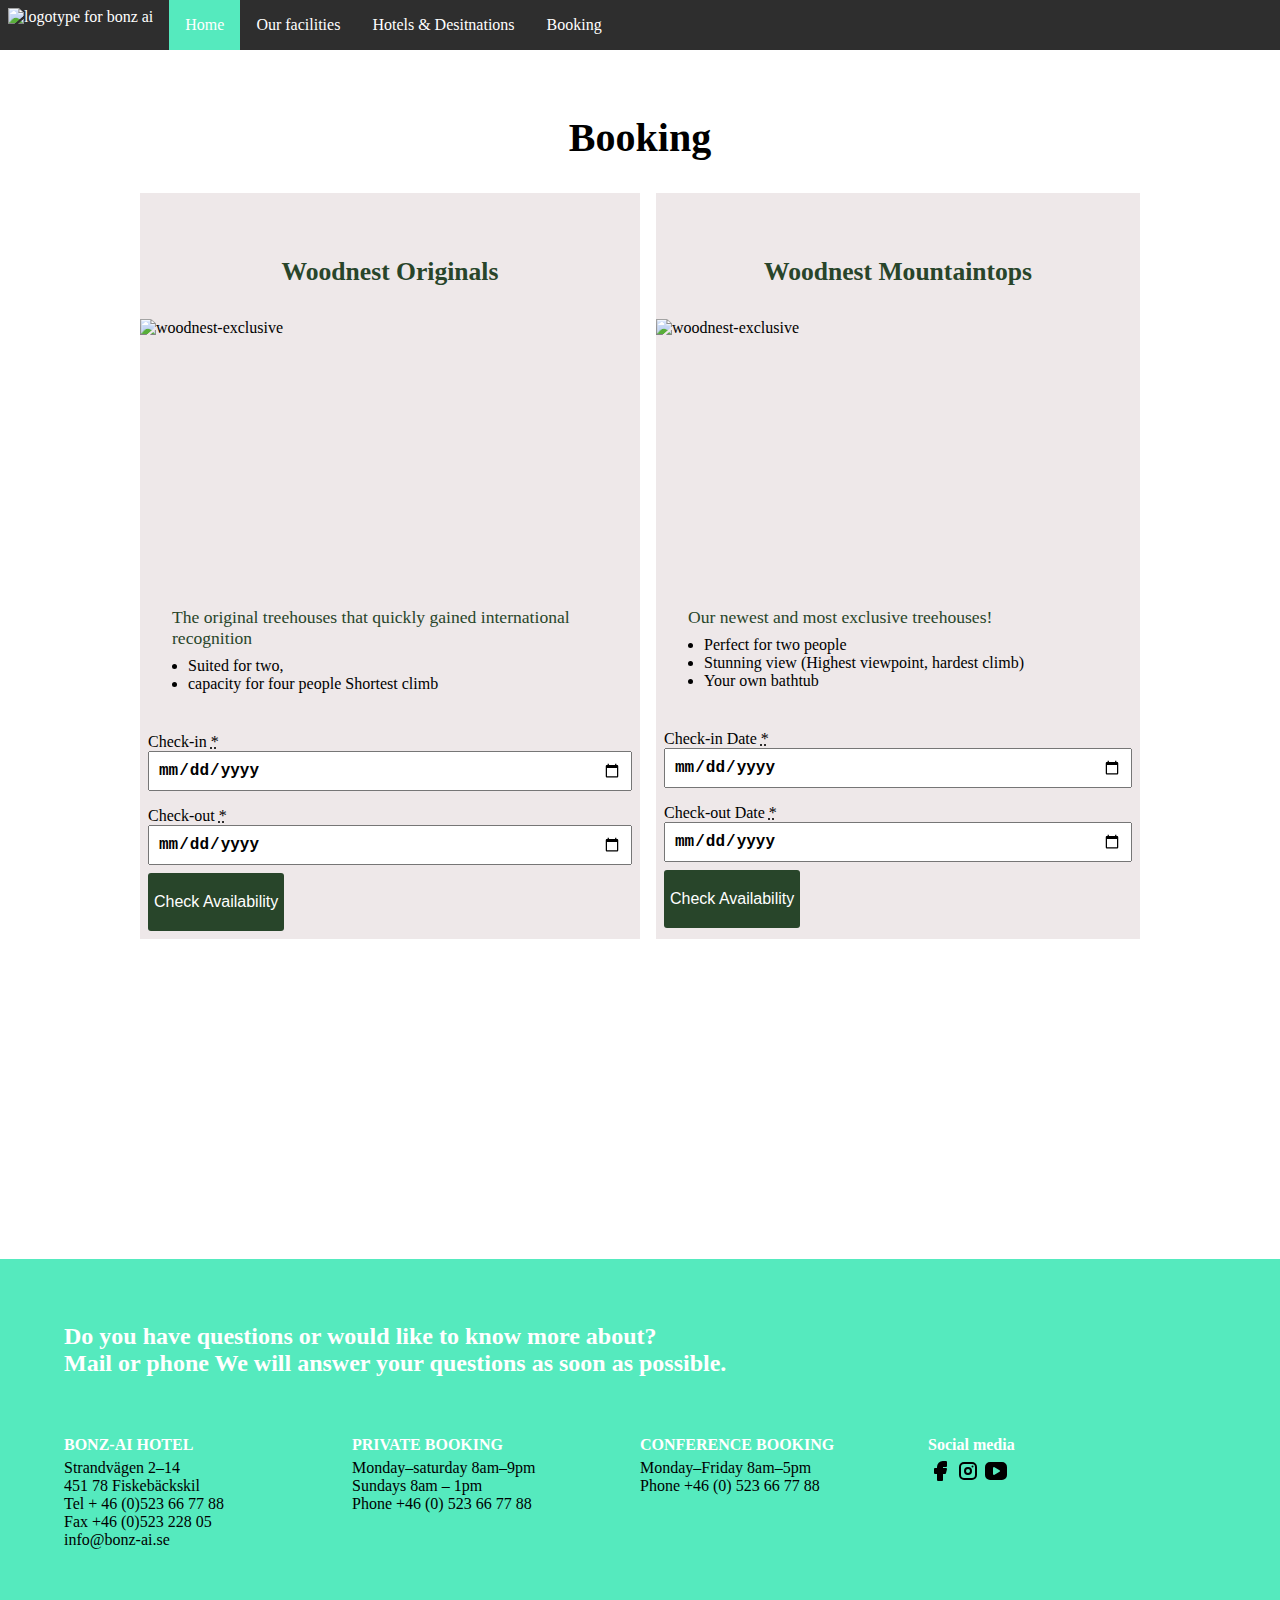
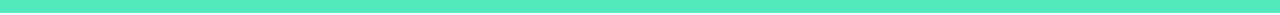
==== booking.html @ 94ba8500 "statsida med video" ====
<!DOCTYPE html>
<html lang="en">

<head>
    <meta charset="UTF-8">
    <meta name="viewport" content="width=device-width, initial-scale=1.0">
    <link rel="stylesheet" href="./style/style.css">
    <title>bonz-ai</title>


</head>

<body>

    <!-- Header/navigation -->

    <header class="header">
        <section id="navbar" class="header__navigation-menu">

            <ul class="header__menu-list">
                <figure class="heder__logo header__list-item"><img class="header__logo"
                        src="/individual-exam/assets/logo/bonz.ai-logo-color-landscape.png" alt="logotype for bonz ai">
                </figure>
                <nav class="header__navigation-toggle">
                    <li class="header__list-item--home"><a href="index.html" class="header__menu-link">Home</a></li>
                    <li class="header__list-item"><a href="facilities.html" class="header__menu-link">Our facilities</a>
                    </li>
                    <li class="header__list-item"><a href="hotels.html" class="header__menu-link">Hotels &
                            Desitnations</a></li>
                    <li class="header__list-item"><a href="booking.html" class="header__menu-link">Booking</a></li>

                </nav>
            </ul>
            <!-- Hamburger button -->
            <button id="hamburger__toggle" class="header__navigation-hamburger">
                <figure class="icon__open">
                    <svg xmlns="http://www.w3.org/2000/svg" class="icon icon-tabler icon-tabler-menu-2" width="48"
                        height="48" viewBox="0 0 24 24" stroke-width="2" stroke="currentColor" fill="none"
                        stroke-linecap="round" stroke-linejoin="round">
                        <path stroke="none" d="M0 0h24v24H0z" fill="none" />
                        <path d="M4 6l16 0" />
                        <path d="M4 12l16 0" />
                        <path d="M4 18l16 0" />
                    </svg>
                </figure>

                <figure class="icon__close">
                    <svg xmlns="http://www.w3.org/2000/svg" class="icon icon-tabler icon-tabler-x" width="48"
                        height="48" viewBox="0 0 24 24" stroke-width="2" stroke="currentColor" fill="none"
                        stroke-linecap="round" stroke-linejoin="round">
                        <path stroke="none" d="M0 0h24v24H0z" fill="none" />
                        <path d="M18 6l-12 12" />
                        <path d="M6 6l12 12" />
                    </svg>
                </figure>
            </button>
        </section>

    </header>




    <!-- Main start -->
    <h1 class="main__booking-title">Booking</h1>

    <main class="main_booking">



        <!-- Container - right -->
        <section class="main__booking-container--right">

            <h2 class="main__booking-topic">Woodnest Mountaintops</h2>
            <img class="main__booking-image" src="/individual-exam/assets/photos/woodnest-exclusive.jpg"
                alt="woodnest-exclusive">
            <article class="main__booking--info-list">
                <h3 class="main__booking-heading">Our newest and most exclusive treehouses!
                </h3>
                <ul class="main__booking--list">
                    <li>Perfect for two people</li>
                    <li>Stunning view (Highest viewpoint, hardest climb)</li>
                    <li>Your own bathtub</li>
                </ul>
            </article>
            <form class="main__booking-form">
                <fieldset class="main__booking-form--check-in">
                    <label for="main__booking-form--date-picker"> Check-in Date <abbr
                            title="Formatted as dd/mm/yyyy">*</abbr></label>
                    <input type="date" class="main__booking-form--date-picker" name="main__booking-form--date-picker"
                        required>
                </fieldset>

                <fieldset class="main__booking-form--check-out">
                    <label for="main__booking-form--date-picker"> Check-out Date <abbr
                            title="Formatted as dd/mm/yyyy">*</abbr></label>
                    <input type="date" class="main__booking-form--date-picker" name="main__booking-form--date-picker"
                        required>
                </fieldset>
                <input class="main__booking-btn" type="submit" value="Check Availability">
            </form>
        </section>

        <!-- Container - left -->
        <section class="main__booking-container--left">
            <h2 class="main__booking-topic">Woodnest Originals</h2>
            <img class="main__booking-image" src="/individual-exam/assets/photos/woodnest-original.jpeg"
                alt="woodnest-exclusive">
            <article class="main__booking--info-list">
                <h3 class="main__booking-heading">The original treehouses that quickly gained international
                    recognition
                </h3>
                <ul class="main__booking--list">
                    <li>Suited for two, </li>
                    <li>capacity for four people Shortest climb</li>

                </ul>
            </article>
            <form class="main__booking-form">
                <fieldset class="main__booking-form--check-in">
                    <label for="main__booking-form--date-picker"> Check-in <abbr
                            title="Formatted as dd/mm/yyyy">*</abbr></label>
                    <input type="date" class="main__booking-form--date-picker" name="main__booking-form--date-picker"
                        required>
                </fieldset>

                <fieldset class="main__booking-form--check-out">
                    <label for="main__booking-form--date-picker"> Check-out <abbr
                            title="Formatted as dd/mm/yyyy">*</abbr></label>
                    <input type="date" class="main__booking-form--date-picker" name="main__booking-form--date-picker"
                        required>
                </fieldset>

                <button class="main__booking-btn" type="submit">Check Availability</button>
            </form>
        </section>


    </main>


    <!-- Footer start -->

    <footer class="footer-container bg-footer-green">

        <h2>Do you have questions or would like to know more about?<br>
            Mail or phone
            We will answer your questions as soon as possible.</h2>


        <article class="footer-container__footer-item">
            <h3>BONZ-AI HOTEL</h3>
            <p>Strandvägen 2–14 </p>
            <p>451 78 Fiskebäckskil</p>
            <p>Tel + 46 (0)523 66 77 88</p>
            <p>Fax +46 (0)523 228 05</p>
            <p>info@bonz-ai.se</p>
        </article>
        <article class="footer-container__footer-item">
            <h3>PRIVATE BOOKING</h3>
            <p>Monday–saturday 8am–9pm </p>
            <p> Sundays 8am – 1pm</p>
            <p> Phone +46 (0) 523 66 77 88</p>
        </article>
        <article class="footer-container__footer-item">
            <h3>CONFERENCE BOOKING</h3>
            <p>Monday–Friday 8am–5pm</p>
            <p> Phone +46 (0) 523 66 77 88</p>
        </article>
        <article class="footer-container__footer-item">
            <h3>Social media</h3>
            <!-- Facebook icon -->
            <svg xmlns="http://www.w3.org/2000/svg" class="icon icon-tabler icon-tabler-brand-facebook-filled"
                width="24" height="24" viewBox="0 0 24 24" stroke-width="2" stroke="currentColor" fill="none"
                stroke-linecap="round" stroke-linejoin="round">
                <path stroke="none" d="M0 0h24v24H0z" fill="none" />
                <path
                    d="M18 2a1 1 0 0 1 .993 .883l.007 .117v4a1 1 0 0 1 -.883 .993l-.117 .007h-3v1h3a1 1 0 0 1 .991 1.131l-.02 .112l-1 4a1 1 0 0 1 -.858 .75l-.113 .007h-2v6a1 1 0 0 1 -.883 .993l-.117 .007h-4a1 1 0 0 1 -.993 -.883l-.007 -.117v-6h-2a1 1 0 0 1 -.993 -.883l-.007 -.117v-4a1 1 0 0 1 .883 -.993l.117 -.007h2v-1a6 6 0 0 1 5.775 -5.996l.225 -.004h3z"
                    stroke-width="0" fill="currentColor" />
            </svg>
            <!-- Instagram icon -->
            <svg xmlns="http://www.w3.org/2000/svg" class="icon icon-tabler icon-tabler-brand-instagram" width="24"
                height="24" viewBox="0 0 24 24" stroke-width="2" stroke="currentColor" fill="none"
                stroke-linecap="round" stroke-linejoin="round">
                <path stroke="none" d="M0 0h24v24H0z" fill="none" />
                <path d="M4 4m0 4a4 4 0 0 1 4 -4h8a4 4 0 0 1 4 4v8a4 4 0 0 1 -4 4h-8a4 4 0 0 1 -4 -4z" />
                <path d="M12 12m-3 0a3 3 0 1 0 6 0a3 3 0 1 0 -6 0" />
                <path d="M16.5 7.5l0 .01" />
            </svg>
            <!-- Youtube icon -->
            <svg xmlns="http://www.w3.org/2000/svg" class="icon icon-tabler icon-tabler-brand-youtube-filled" width="24"
                height="24" viewBox="0 0 24 24" stroke-width="2" stroke="currentColor" fill="none"
                stroke-linecap="round" stroke-linejoin="round">
                <path stroke="none" d="M0 0h24v24H0z" fill="none" />
                <path
                    d="M18 3a5 5 0 0 1 5 5v8a5 5 0 0 1 -5 5h-12a5 5 0 0 1 -5 -5v-8a5 5 0 0 1 5 -5zm-9 6v6a1 1 0 0 0 1.514 .857l5 -3a1 1 0 0 0 0 -1.714l-5 -3a1 1 0 0 0 -1.514 .857z"
                    stroke-width="0" fill="currentColor" />
            </svg>


        </article>
    </footer>






    <script src="./app.js"></script>

</body>

</html>
---- style/style.css ----
* {
    box-sizing: border-box;
    margin: 0;
    padding: 0;
}

body {

    font-family: 'Segoe UI';
    max-width: 1440px;
    margin: auto;
    padding: 0;
}



/* Navigation-menu / Header*/

.header__navigation-menu {
    background-color: #2e2e2e;
    color: white;
    position: relative;
    font-weight: 400;
    font-size: 16px;
}

.header__menu-list {
    margin: unset;
    padding: 0;
    list-style: none;
    display: flex;
}

.header__menu-list .header__navigation-toggle {
    display: flex;
}

.header__menu-link {
    color: inherit;
    text-decoration: none;
    padding: 1em;
    display: inline-block;

}

.header__menu-link:hover {
    background-color: #5b5a5a;
}

.header__list-item--home {
    background-color: #55eabe;

}


.header__navigation-menu .header__navigation-hamburger {
    position: absolute;
    top: 0;
    right: 0;
    border: unset;
    background: unset;
    cursor: pointer;
    display: none;
}


.header__navigation-menu .header__navigation-hamburger svg {
    stroke: white;
}

.header__navigation-menu .header__navigation-hamburger .icon__close {
    display: none;
}

/* Logotype */

.header__logo {
    max-width: 150px;
    margin-top: 8px;
    margin-left: 0.5rem;
    margin-right: 1rem;
    /* Logotype color: #55eabe */
}


/* Header booking form */



.header__booking-form {
    display: flex;
    align-items: center;
    padding: 0.5rem 2rem;
    border: none;
    background-color: #55eabe;


}


.header__form--search,
.header__form--date,
.header__form--guest-number {
    display: flex;
    flex-direction: column;
    border: none;
    margin-right: 1rem;
    color: white;
    font-weight: bold;
    font-family: Segoe UI;
}


.header__form--search,
.header__form--search-text,
.header__form--guests,
.header__form--date-picker {

    padding: 0.5rem;
    font-size: 14px;
    font-weight: bold;
    font-family: Segoe UI;
    border: none;

}



.header__form--date-picker {
    padding: 0.5rem;
    font-size: 14px;
    font-weight: bold;
    margin-right: 0.5rem;
    font-style: none;

}


.header__form--button {
    padding: 0.5rem 3rem;
    margin-top: 1rem;
    margin-left: 1rem;
    border-radius: 20rem;
    cursor: pointer;
    font-size: 16px;
    font-weight: bold;
    background-color: white;
    border: none;
    font-family: Segoe UI;
}

.header__form--button:hover {
    background-color: rgb(213, 209, 209);
}


/* Header video */
.header__video-container {
    max-width: 100%;
    height: 60vh;
    overflow: hidden;



}

.header__image {
    max-width: 100%;
    margin-bottom: 0;
    background-image: url(/individual-exam/assets/photos/woodnest-treehouse-odda-norway.jpg);
    background-size: 100%;
    height: 40rem;
    background-repeat: no-repeat;
}

/* Main section "home" */

main {
    max-width: 1000px;
    margin: auto
}


.main__container {
    display: grid;
    grid-template-columns: repeat(2, 1fr);
    margin-top: 10rem;
    margin-bottom: 10rem;

}

/* Main - big - container */

.main__container--big {
    background-color: #5b5a5a;
    height: 30rem;
    padding: 4rem;
    grid-column: auto /span 1;
    grid-row: auto /span 2;
    text-align: center;

}

.main__container--big h1 {
    color: white;
    font-size: 2rem;
    margin-bottom: 3rem;
}

.main__container--big p {
    margin-bottom: 3rem;
    font-size: 1.3rem;
    color: white;

}

.main__container--big button {
    background-color: #fff;
    border: none;
    padding: 1rem 2rem;
    border-radius: 2rem;
    text-transform: uppercase;
    font-weight: bold;
    box-shadow: 0 3px 0 rgba(0, 0, 0, 0.2);
    cursor: pointer;
    margin-left: 7rem;
}

.main__container--big button:hover {
    background-color: #55eabe;
}

/* Main - small - container */

.main__container--small-top,
.main__container--small-bot {
    grid-column: auto /span 1;
    display: flex;
    flex-direction: column;
    justify-content: center;
    align-items: center;
    font-size: 18px;
}


.main__container--small-top {
    background-color: #55eabe;
    color: black;
}

.main__container--small-bot {
    background-color: white;
}

.main__container--small-top h2,
.main__container--small-bot h2 {
    cursor: pointer;
    font-size: 18px;
}


.main__image--cabin {

    max-width: 100%;
    margin-bottom: 2rem;
    padding: 0;
    background-image: url(/individual-exam/assets/photos/woodnest-treehouse-odda-norway-designboom.jpg);
    background-size: 100%;
    height: 40rem;
    background-repeat: no-repeat;

}

.main__image--info-text {
    margin-bottom: 10rem;
    text-align: center;

}

.main__image--info-text p {
    padding: 10px;
    font-size: 18px;

}




/* Footer section */



.footer-container {

    display: grid;
    grid-template-columns: repeat(4, 1fr);
    grid-template-rows: repeat(2, 1fr);
    padding: 4rem;
    background-color: #55eabe;
}

.footer-container h2 {
    grid-area: auto / auto / span 1 / span 4;
    font-size: 1.5rem;
    font-weight: 700;
    margin-bottom: 3rem;
    color: white;
}

.footer__h2 {
    grid-area: auto / auto / span 1 / span 1;
    max-width: 70%;


}

.footer-container__footer-item {
    grid-area: auto / auto / span 1 / span 1;
    max-width: 70%;
    font-weight: 500;
    font-size: 16px;


}

.footer-container__footer-item h3 {
    color: white;
    font-size: 1rem;
    margin-bottom: 5px;
}


/* Our facilities - Section */


.header__facitilities-image {
    max-width: 100%;
    margin-bottom: 0;
    background-image: url(/individual-exam/assets/photos/woodnest-treehouse-odda-norway.jpg);
    background-size: 100%;
    height: 40rem;
    background-repeat: no-repeat;
}




/* Booking - Main section */



.main__booking-title {
    text-align: center;
    font-size: 2.5rem;
    font-weight: 600;
    margin-bottom: 2rem;
    margin-top: 4rem;
}

.main_booking {
    display: grid;
    grid-template-columns: repeat(2, 1fr);
    max-width: 1000px;
    margin: auto;
    margin-bottom: 20rem;

}

.main__booking-topic {
    text-align: center;
    font-size: 1.6rem;
    font-weight: 600;
    margin-bottom: 2rem;
    margin-top: 4rem;
    color: rgb(40, 69, 42);
}


.main__booking-image {
    max-width: 100%;
    height: 16rem;
}



.main__booking-heading {
    text-align: left;
    font-size: 1.1rem;
    font-weight: 500;
    color: rgb(40, 69, 42);
    margin-bottom: 0.5rem;
}



.main__booking-container--right {
    grid-column: 2 / span 1;
    grid-row: 1 / span 1;
    background-color: rgba(153, 120, 123, 0.17);
    margin-left: 1rem;
    display: flex;
    flex-direction: column;
}

.main__booking-container--left {
    grid-column: 1 / span 1;
    grid-row: 1 / span 1;
    background-color: rgba(153, 120, 123, 0.17);
    display: flex;
    flex-direction: column;
}



.main__booking--list {
    margin-left: 1rem;
}



.main__booking--info-list {
    padding: 2rem;
}

.main__booking-form--check-in,
.main__booking-form--check-out {
    display: flex;
    flex-direction: column;
    border: none;
    padding: 0.5rem;


}


.main__booking-form--date-picker {
    padding: 0.5rem;
    font-size: 1rem;
    font-weight: bold;
    margin-right: 0.5rem 0.5rem;
    font-style: none;
    cursor: pointer;

}

.main__booking-btn {
    margin-left: 0.5rem;
    margin-bottom: 0.5rem;
    align-items: flex-start;
    padding: 20px 6px 20px 6px;
    max-width: 40%;
    background-color: rgb(40, 69, 42);
    border-radius: 3px;
    border: none;
    color: white;
    font-size: 16px;
    cursor: pointer;

}





/* Hotels & Destinations - Section */


.header__hotels-image {
    max-width: 100%;
    margin-bottom: 0;
    background-image: url(/individual-exam/assets/photos/woodnest-treehouse-odda-norway-designboom.jpg);
    background-size: 100%;
    height: 40rem;
    background-repeat: no-repeat;
}









/* Media quary */

@media screen and (max-width: 650px) {

    /* Hamburger menu */

    .header__navigation-menu.open ul {
        display: block;
    }

    .header__navigation-menu.open .header__navigation-toggle {
        display: block;
    }

    .header__navigation-menu.open a {
        display: block;
    }

    .header__navigation-menu .header__navigation-toggle {
        display: none;
    }

    .header__navigation-menu .header__navigation-hamburger {
        display: block;
    }

    .header__navigation-menu.open .header__navigation-hamburger .icon__open {
        display: none;
    }

    .header__navigation-menu.open .header__navigation-hamburger .icon__close {
        display: block;
    }


}
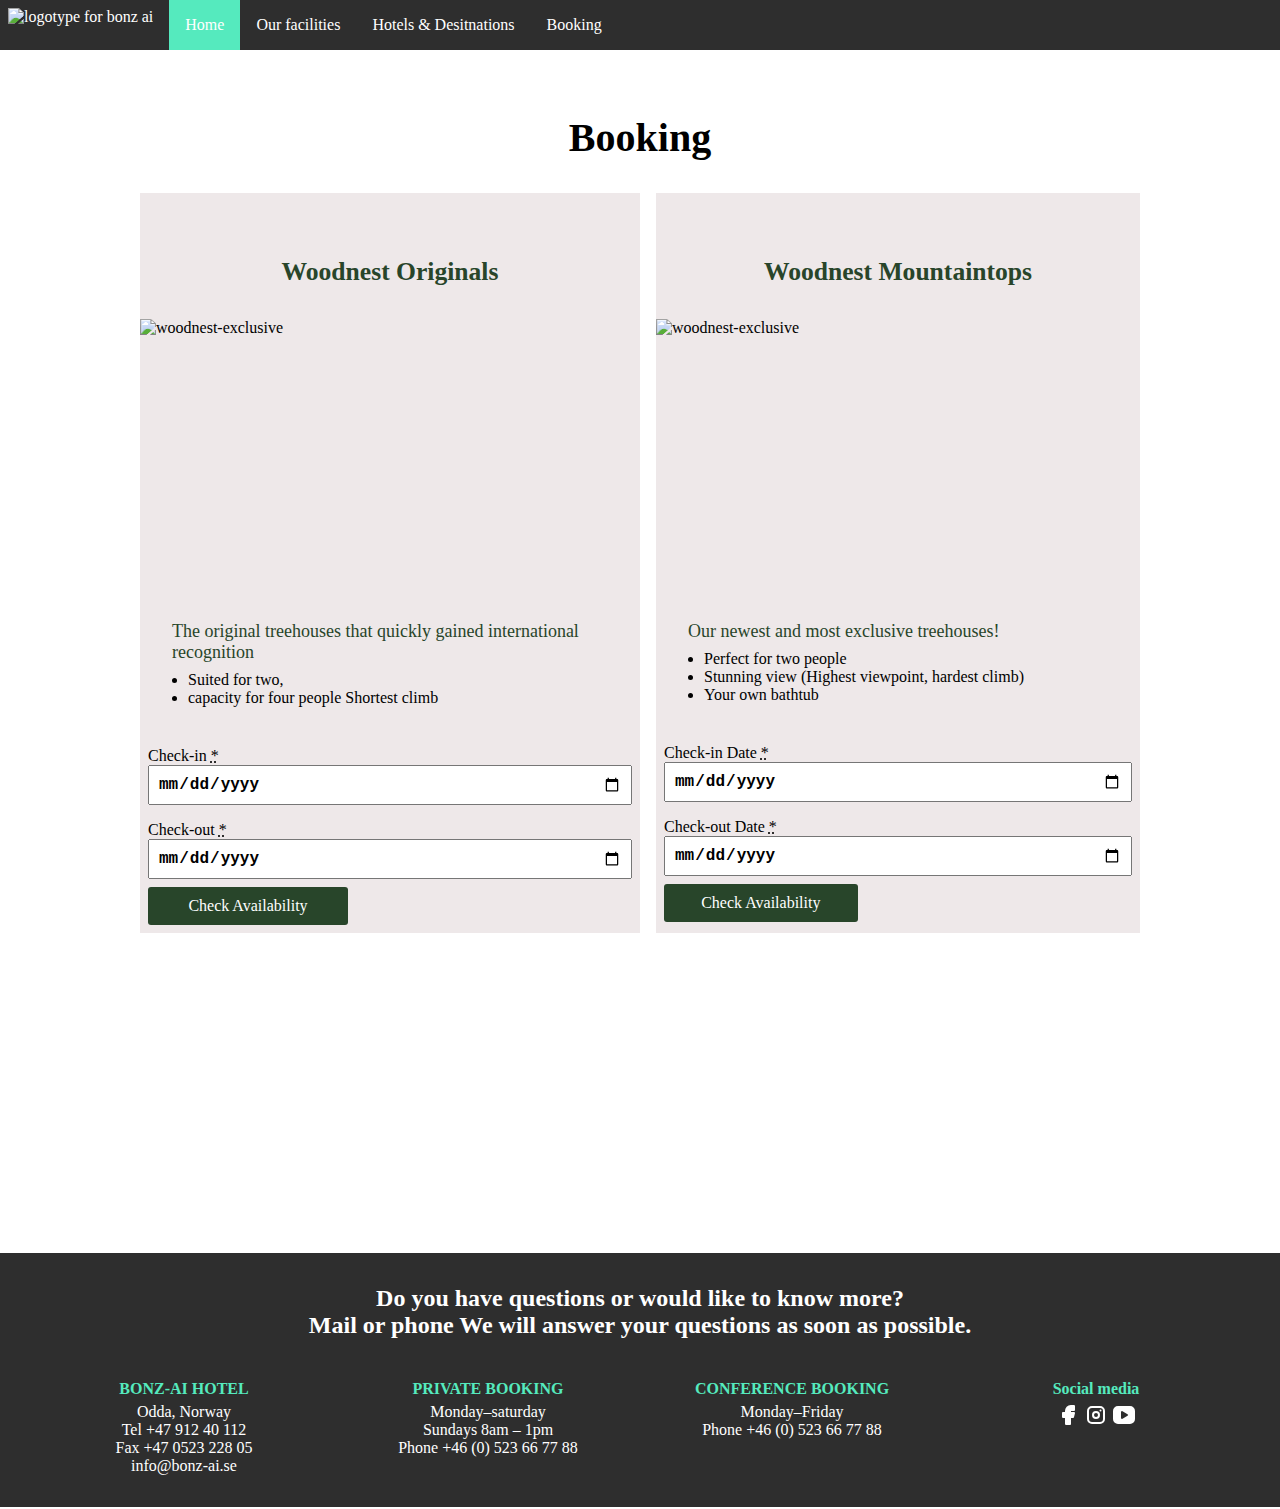
==== commit 2adb58c3: "uppdaterat" ====
--- a/booking.html
+++ b/booking.html
@@ -97,7 +97,26 @@
                     <input type="date" class="main__booking-form--date-picker" name="main__booking-form--date-picker"
                         required>
                 </fieldset>
-                <input class="main__booking-btn" type="submit" value="Check Availability">
+                <!-- Check availability buttun -->
+                <details>
+                    <summary class="main__booking-btn" type="submit">Check Availability</summary>
+                    <h2>Available rooms:</h2>
+                    <section class="main_booking-search-results">
+                        <article class="main_booking-availibility-info">
+                            <h3>Woodnest Mountaintop treehouse</h3>
+                            <img src="/individual-exam/assets/photos/Albert-Heisler-01.jpg" width="100%">
+                            <p>Price: 4099 SEK / night</p>
+                            <p>These 14m2 luxurious treehouses boast a hand carved bespoke wooden bathtub and a bed that
+                                lowers from the ceiling. The towering floor windows gives you breathtaking views of the
+                                forest canopy overlooking the majestic Hardanger fjord.</p>
+                        </article>
+                        <article>
+
+                            <img src="/individual-exam/assets/photos/Samuel-Taipale-05.jpg" width="100%">
+
+                        </article>
+                    </section>
+                </details>
             </form>
         </section>
 
@@ -130,8 +149,32 @@
                     <input type="date" class="main__booking-form--date-picker" name="main__booking-form--date-picker"
                         required>
                 </fieldset>
-
-                <button class="main__booking-btn" type="submit">Check Availability</button>
+                <!-- Check availability buttun -->
+                <details>
+                    <summary class="main__booking-btn" type="submit">Check Availability</summary>
+                    <h2>Available rooms:</h2>
+                    <section class="main_booking-search-results">
+                        <article class="main_booking-availibility-info">
+                            <h3>Woodnest original treehouse</h3>
+                            <img src="/individual-exam/assets/photos/wood-nest.jpg" width="100%">
+                            <p>Price: 3099 SEK / night</p>
+                            <p>Suspended 6 metres above the forest floor, these panoramic treehouses overlook the
+                                majestic Hardanger Fjord. These 14m2 treehouses use groundbreaking engineering, as the
+                                tree is encased with a metal collar which allows the tree to live freely inside.</p>
+                        </article>
+                        <article>
+
+                            <img src="/individual-exam/assets/photos/WN_0600.jpg" width="100%">
+
+                        </article>
+                    </section>
+                </details>
+
+
+
+
+
+
             </form>
         </section>
 
@@ -140,31 +183,30 @@
 
 
     <!-- Footer start -->
-
-    <footer class="footer-container bg-footer-green">
-
-        <h2>Do you have questions or would like to know more about?<br>
+    <footer class="footer-container bg-footer-gray">
+
+        <h2>Do you have questions or would like to know more?<br>
             Mail or phone
             We will answer your questions as soon as possible.</h2>
 
 
         <article class="footer-container__footer-item">
             <h3>BONZ-AI HOTEL</h3>
-            <p>Strandvägen 2–14 </p>
-            <p>451 78 Fiskebäckskil</p>
-            <p>Tel + 46 (0)523 66 77 88</p>
-            <p>Fax +46 (0)523 228 05</p>
+            <p>Odda, Norway</p>
+            <p>Tel +47 912 40 112</p>
+            <p>Fax +47 0523 228 05</p>
             <p>info@bonz-ai.se</p>
         </article>
         <article class="footer-container__footer-item">
             <h3>PRIVATE BOOKING</h3>
-            <p>Monday–saturday 8am–9pm </p>
+            <p>Monday–saturday</p>
             <p> Sundays 8am – 1pm</p>
             <p> Phone +46 (0) 523 66 77 88</p>
         </article>
         <article class="footer-container__footer-item">
             <h3>CONFERENCE BOOKING</h3>
-            <p>Monday–Friday 8am–5pm</p>
+            <p>Monday–Friday</p>
+
             <p> Phone +46 (0) 523 66 77 88</p>
         </article>
         <article class="footer-container__footer-item">
@@ -205,7 +247,6 @@
 
 
 
-
     <script src="./app.js"></script>
 
 </body>
--- a/style/style.css
+++ b/style/style.css
@@ -209,7 +209,7 @@
 
 .main__container--big p {
     margin-bottom: 3rem;
-    font-size: 1.3rem;
+    font-size: 18px;
     color: white;
 
 }
@@ -224,10 +224,12 @@
     box-shadow: 0 3px 0 rgba(0, 0, 0, 0.2);
     cursor: pointer;
     margin-left: 7rem;
+
 }
 
 .main__container--big button:hover {
     background-color: #55eabe;
+
 }
 
 /* Main - small - container */
@@ -274,12 +276,14 @@
 .main__image--info-text {
     margin-bottom: 10rem;
     text-align: center;
+    color: #28452a;
 
 }
 
 .main__image--info-text p {
     padding: 10px;
     font-size: 18px;
+    color: black;
 
 }
 
@@ -288,23 +292,26 @@
 
 /* Footer section */
 
-
+.bg-footer-gray {
+    width: 100%;
+}
 
 .footer-container {
 
     display: grid;
     grid-template-columns: repeat(4, 1fr);
     grid-template-rows: repeat(2, 1fr);
-    padding: 4rem;
-    background-color: #55eabe;
+    padding: 2rem;
+    background-color: #2e2e2e;
 }
 
 .footer-container h2 {
     grid-area: auto / auto / span 1 / span 4;
     font-size: 1.5rem;
     font-weight: 700;
-    margin-bottom: 3rem;
     color: white;
+    text-align: center;
+
 }
 
 .footer__h2 {
@@ -312,21 +319,27 @@
     max-width: 70%;
 
 
+
 }
 
 .footer-container__footer-item {
     grid-area: auto / auto / span 1 / span 1;
-    max-width: 70%;
+    max-width: 100%;
     font-weight: 500;
     font-size: 16px;
+    text-align: center;
+    color: white;
+
 
 
 }
 
 .footer-container__footer-item h3 {
-    color: white;
+    color: #55eabe;
     font-size: 1rem;
     margin-bottom: 5px;
+    display: flex;
+    justify-content: center;
 }
 
 
@@ -343,6 +356,89 @@
 }
 
 
+.main__facitilities {
+
+    max-width: 1000px;
+    margin: auto;
+
+
+}
+
+.main__facitilities-headings {
+    display: flex;
+    flex-direction: column;
+    align-items: center;
+
+
+}
+
+.main__facitilities-title {
+    font-size: 4rem;
+    font-weight: 500;
+    margin-bottom: 1rem;
+    margin-top: 4rem;
+    color: #28452a;
+    font-family: 'Prata', Georgia, "Times New Roman", serif;
+}
+
+.main__facitilities-heading--h3 {
+    font-size: 1.5rem;
+    font-weight: 300;
+    margin-bottom: 1rem;
+    margin-top: 2rem;
+    color: #28452a;
+    font-family: 'Prata', Georgia, "Times New Roman", serif;
+
+}
+
+.main__facitilities-paragraph,
+.main__facitilities-list-item {
+    padding: 1rem;
+    font-size: 16px;
+    color: #28452a;
+
+}
+
+.main__facitilities-paragraph--bold {
+    font-weight: 500;
+}
+
+
+.main__facitilities-list-item {
+    margin-left: 20px;
+}
+
+
+.main__facitilities-container {
+
+    display: grid;
+    grid-template-columns: repeat(2, 1fr);
+    padding: 2rem;
+    margin-bottom: 5rem;
+}
+
+.main_facitilities-info {
+    grid-column: 1 / span 1;
+    grid-row: 1 / span 1;
+}
+
+
+
+.main__facitilities-image--hugging,
+.main__facitilities-image--house {
+    grid-column: 2 / span 1;
+    grid-row: auto / span 1;
+    height: 60vh;
+    padding: 10px;
+    border-radius: 15px;
+}
+
+
+
+
+
+
+
 
 
 /* Booking - Main section */
@@ -378,14 +474,14 @@
 
 .main__booking-image {
     max-width: 100%;
-    height: 16rem;
+    height: 30vh;
 }
 
 
 
 .main__booking-heading {
-    text-align: left;
-    font-size: 1.1rem;
+
+    font-size: 18px;
     font-weight: 500;
     color: rgb(40, 69, 42);
     margin-bottom: 0.5rem;
@@ -408,6 +504,7 @@
     background-color: rgba(153, 120, 123, 0.17);
     display: flex;
     flex-direction: column;
+
 }
 
 
@@ -446,8 +543,9 @@
 .main__booking-btn {
     margin-left: 0.5rem;
     margin-bottom: 0.5rem;
-    align-items: flex-start;
-    padding: 20px 6px 20px 6px;
+    align-items: center;
+    text-align: center;
+    padding: 10px 20px 10px 20px;
     max-width: 40%;
     background-color: rgb(40, 69, 42);
     border-radius: 3px;
@@ -455,11 +553,18 @@
     color: white;
     font-size: 16px;
     cursor: pointer;
-
-}
-
-
-
+    list-style: none;
+
+}
+
+.main_booking-availibility-info {
+    padding: 1.5rem;
+    text-align: center;
+}
+
+.main_booking-availibility-info p {
+    padding: 10px;
+}
 
 
 /* Hotels & Destinations - Section */
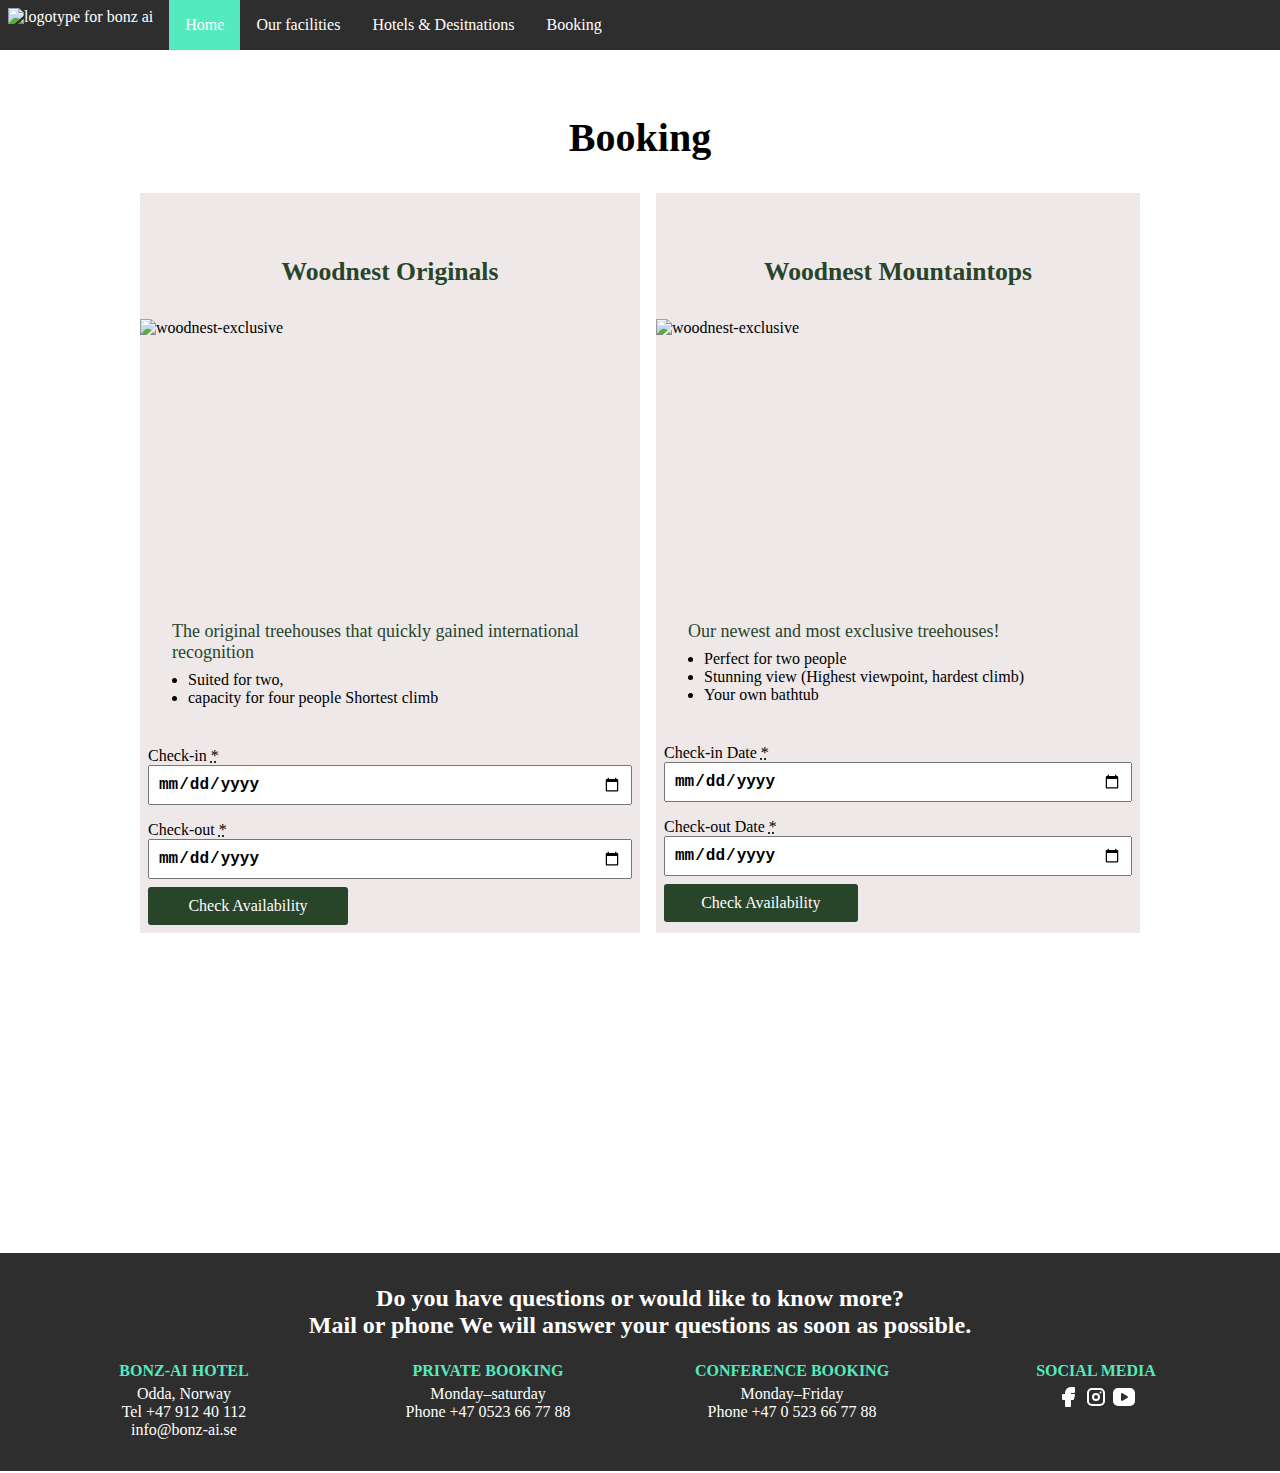
==== commit 9cec6873: "gjort sidorna responsiva" ====
--- a/booking.html
+++ b/booking.html
@@ -65,8 +65,6 @@
     <h1 class="main__booking-title">Booking</h1>
 
     <main class="main_booking">
-
-
 
         <!-- Container - right -->
         <section class="main__booking-container--right">
@@ -169,48 +167,40 @@
                         </article>
                     </section>
                 </details>
-
-
-
-
-
-
             </form>
         </section>
 
-
     </main>
 
 
     <!-- Footer start -->
+
     <footer class="footer-container bg-footer-gray">
 
-        <h2>Do you have questions or would like to know more?<br>
+        <h2 class="footer__item--h2">Do you have questions or would like to know more?<br>
             Mail or phone
             We will answer your questions as soon as possible.</h2>
 
 
         <article class="footer-container__footer-item">
-            <h3>BONZ-AI HOTEL</h3>
-            <p>Odda, Norway</p>
-            <p>Tel +47 912 40 112</p>
-            <p>Fax +47 0523 228 05</p>
-            <p>info@bonz-ai.se</p>
-        </article>
-        <article class="footer-container__footer-item">
-            <h3>PRIVATE BOOKING</h3>
-            <p>Monday–saturday</p>
-            <p> Sundays 8am – 1pm</p>
-            <p> Phone +46 (0) 523 66 77 88</p>
-        </article>
-        <article class="footer-container__footer-item">
-            <h3>CONFERENCE BOOKING</h3>
-            <p>Monday–Friday</p>
-
-            <p> Phone +46 (0) 523 66 77 88</p>
-        </article>
-        <article class="footer-container__footer-item">
-            <h3>Social media</h3>
+            <h3 class="footer__item--h3">BONZ-AI HOTEL</h3>
+            <p class="footer__item-paragraph">Odda, Norway</p>
+            <p class="footer__item-paragraph">Tel +47 912 40 112</p>
+            <p class="footer__item-paragraph">info@bonz-ai.se</p>
+        </article>
+        <article class="footer-container__footer-item">
+            <h3 class="footer__item--h3">PRIVATE BOOKING</h3>
+            <p class="footer__item-paragraph">Monday–saturday</p>
+            <p class="footer__item-paragraph"> Phone +47 0523 66 77 88</p>
+        </article>
+        <article class="footer-container__footer-item">
+            <h3 class="footer__item--h3">CONFERENCE BOOKING</h3>
+            <p class="footer__item-paragraph">Monday–Friday</p>
+
+            <p class="footer__item-paragraph"> Phone +47 0 523 66 77 88</p>
+        </article>
+        <article class="footer-container__footer-item">
+            <h3 class="footer__item--h3">SOCIAL MEDIA</h3>
             <!-- Facebook icon -->
             <svg xmlns="http://www.w3.org/2000/svg" class="icon icon-tabler icon-tabler-brand-facebook-filled"
                 width="24" height="24" viewBox="0 0 24 24" stroke-width="2" stroke="currentColor" fill="none"
@@ -246,7 +236,6 @@
 
 
 
-
     <script src="./app.js"></script>
 
 </body>
--- a/style/style.css
+++ b/style/style.css
@@ -4,6 +4,7 @@
     padding: 0;
 }
 
+
 body {
 
     font-family: 'Segoe UI';
@@ -11,8 +12,6 @@
     margin: auto;
     padding: 0;
 }
-
-
 
 /* Navigation-menu / Header*/
 
@@ -24,6 +23,7 @@
     font-size: 16px;
 }
 
+
 .header__menu-list {
     margin: unset;
     padding: 0;
@@ -34,22 +34,23 @@
 .header__menu-list .header__navigation-toggle {
     display: flex;
 }
+
 
 .header__menu-link {
     color: inherit;
     text-decoration: none;
     padding: 1em;
     display: inline-block;
-
-}
+}
+
 
 .header__menu-link:hover {
     background-color: #5b5a5a;
 }
 
+
 .header__list-item--home {
     background-color: #55eabe;
-
 }
 
 
@@ -68,11 +69,14 @@
     stroke: white;
 }
 
+
 .header__navigation-menu .header__navigation-hamburger .icon__close {
     display: none;
 }
 
+
 /* Logotype */
+
 
 .header__logo {
     max-width: 150px;
@@ -93,8 +97,6 @@
     padding: 0.5rem 2rem;
     border: none;
     background-color: #55eabe;
-
-
 }
 
 
@@ -121,9 +123,7 @@
     font-weight: bold;
     font-family: Segoe UI;
     border: none;
-
-}
-
+}
 
 
 .header__form--date-picker {
@@ -132,7 +132,6 @@
     font-weight: bold;
     margin-right: 0.5rem;
     font-style: none;
-
 }
 
 
@@ -149,20 +148,21 @@
     font-family: Segoe UI;
 }
 
+
 .header__form--button:hover {
     background-color: rgb(213, 209, 209);
 }
 
 
 /* Header video */
+
 .header__video-container {
-    max-width: 100%;
-    height: 60vh;
-    overflow: hidden;
-
-
-
-}
+    position: relative;
+    width: 100%;
+    max-width: 1440px;
+    height: 70vh;
+}
+
 
 .header__image {
     max-width: 100%;
@@ -173,6 +173,7 @@
     background-repeat: no-repeat;
 }
 
+
 /* Main section "home" */
 
 main {
@@ -186,8 +187,8 @@
     grid-template-columns: repeat(2, 1fr);
     margin-top: 10rem;
     margin-bottom: 10rem;
-
-}
+}
+
 
 /* Main - big - container */
 
@@ -198,8 +199,8 @@
     grid-column: auto /span 1;
     grid-row: auto /span 2;
     text-align: center;
-
-}
+}
+
 
 .main__container--big h1 {
     color: white;
@@ -207,12 +208,13 @@
     margin-bottom: 3rem;
 }
 
+
 .main__container--big p {
     margin-bottom: 3rem;
     font-size: 18px;
     color: white;
-
-}
+}
+
 
 .main__container--big button {
     background-color: #fff;
@@ -224,13 +226,13 @@
     box-shadow: 0 3px 0 rgba(0, 0, 0, 0.2);
     cursor: pointer;
     margin-left: 7rem;
-
-}
+}
+
 
 .main__container--big button:hover {
     background-color: #55eabe;
-
-}
+}
+
 
 /* Main - small - container */
 
@@ -250,9 +252,11 @@
     color: black;
 }
 
+
 .main__container--small-bot {
     background-color: white;
 }
+
 
 .main__container--small-top h2,
 .main__container--small-bot h2 {
@@ -270,24 +274,21 @@
     background-size: 100%;
     height: 40rem;
     background-repeat: no-repeat;
-
-}
+}
+
 
 .main__image--info-text {
     margin-bottom: 10rem;
     text-align: center;
     color: #28452a;
-
-}
+}
+
 
 .main__image--info-text p {
     padding: 10px;
     font-size: 18px;
     color: black;
-
-}
-
-
+}
 
 
 /* Footer section */
@@ -296,14 +297,15 @@
     width: 100%;
 }
 
+
 .footer-container {
-
     display: grid;
     grid-template-columns: repeat(4, 1fr);
     grid-template-rows: repeat(2, 1fr);
     padding: 2rem;
     background-color: #2e2e2e;
 }
+
 
 .footer-container h2 {
     grid-area: auto / auto / span 1 / span 4;
@@ -311,16 +313,14 @@
     font-weight: 700;
     color: white;
     text-align: center;
-
-}
+}
+
 
 .footer__h2 {
     grid-area: auto / auto / span 1 / span 1;
     max-width: 70%;
-
-
-
-}
+}
+
 
 .footer-container__footer-item {
     grid-area: auto / auto / span 1 / span 1;
@@ -329,10 +329,8 @@
     font-size: 16px;
     text-align: center;
     color: white;
-
-
-
-}
+}
+
 
 .footer-container__footer-item h3 {
     color: #55eabe;
@@ -344,14 +342,13 @@
 
 
 /* Our facilities - Section */
-
 
 .header__facitilities-image {
     max-width: 100%;
     margin-bottom: 0;
     background-image: url(/individual-exam/assets/photos/woodnest-treehouse-odda-norway.jpg);
     background-size: 100%;
-    height: 40rem;
+    height: 60vh;
     background-repeat: no-repeat;
 }
 
@@ -360,17 +357,15 @@
 
     max-width: 1000px;
     margin: auto;
-
-
-}
+}
+
 
 .main__facitilities-headings {
     display: flex;
     flex-direction: column;
     align-items: center;
-
-
-}
+}
+
 
 .main__facitilities-title {
     font-size: 4rem;
@@ -381,6 +376,7 @@
     font-family: 'Prata', Georgia, "Times New Roman", serif;
 }
 
+
 .main__facitilities-heading--h3 {
     font-size: 1.5rem;
     font-weight: 300;
@@ -388,16 +384,16 @@
     margin-top: 2rem;
     color: #28452a;
     font-family: 'Prata', Georgia, "Times New Roman", serif;
-
-}
+}
+
 
 .main__facitilities-paragraph,
 .main__facitilities-list-item {
     padding: 1rem;
     font-size: 16px;
     color: #28452a;
-
-}
+}
+
 
 .main__facitilities-paragraph--bold {
     font-weight: 500;
@@ -417,11 +413,11 @@
     margin-bottom: 5rem;
 }
 
+
 .main_facitilities-info {
     grid-column: 1 / span 1;
     grid-row: 1 / span 1;
 }
-
 
 
 .main__facitilities-image--hugging,
@@ -434,16 +430,7 @@
 }
 
 
-
-
-
-
-
-
-
 /* Booking - Main section */
-
-
 
 .main__booking-title {
     text-align: center;
@@ -453,14 +440,15 @@
     margin-top: 4rem;
 }
 
+
 .main_booking {
     display: grid;
     grid-template-columns: repeat(2, 1fr);
     max-width: 1000px;
     margin: auto;
     margin-bottom: 20rem;
-
-}
+}
+
 
 .main__booking-topic {
     text-align: center;
@@ -478,7 +466,6 @@
 }
 
 
-
 .main__booking-heading {
 
     font-size: 18px;
@@ -486,7 +473,6 @@
     color: rgb(40, 69, 42);
     margin-bottom: 0.5rem;
 }
-
 
 
 .main__booking-container--right {
@@ -504,9 +490,7 @@
     background-color: rgba(153, 120, 123, 0.17);
     display: flex;
     flex-direction: column;
-
-}
-
+}
 
 
 .main__booking--list {
@@ -514,10 +498,10 @@
 }
 
 
-
 .main__booking--info-list {
     padding: 2rem;
 }
+
 
 .main__booking-form--check-in,
 .main__booking-form--check-out {
@@ -525,8 +509,6 @@
     flex-direction: column;
     border: none;
     padding: 0.5rem;
-
-
 }
 
 
@@ -537,8 +519,8 @@
     margin-right: 0.5rem 0.5rem;
     font-style: none;
     cursor: pointer;
-
-}
+}
+
 
 .main__booking-btn {
     margin-left: 0.5rem;
@@ -554,21 +536,21 @@
     font-size: 16px;
     cursor: pointer;
     list-style: none;
-
-}
+}
+
 
 .main_booking-availibility-info {
     padding: 1.5rem;
     text-align: center;
 }
 
+
 .main_booking-availibility-info p {
     padding: 10px;
 }
 
 
 /* Hotels & Destinations - Section */
-
 
 .header__hotels-image {
     max-width: 100%;
@@ -581,15 +563,17 @@
 
 
 
-
-
-
-
-
-
-/* Media quary */
+/* Media Quary */
+
 
 @media screen and (max-width: 650px) {
+
+    .wrapper {
+
+        width: 100%;
+        height: fit-content;
+    }
+
 
     /* Hamburger menu */
 
@@ -622,4 +606,164 @@
     }
 
 
+    /* Booking form - disabled*/
+    .header__booking-form {
+        display: none;
+    }
+
+
+    /* Video */
+
+    .header__video-container {
+        max-width: 100%;
+        height: 100%
+    }
+
+
+    /* MAIN */
+
+    .main__container {
+        display: flex;
+        flex-direction: column;
+    }
+
+
+    .main__container h1 {
+        font-size: 24px;
+    }
+
+
+    .main__container-heading {
+        font-size: 20px;
+    }
+
+
+    .main__container-pharagraph {
+        font-size: 14px;
+    }
+
+
+
+    .main__container--small-top,
+    .main__container--small-bot {
+        height: 10rem;
+        border-bottom: solid black 1px;
+    }
+
+
+    .main__image--cabin {
+        max-width: 100%;
+        height: 30vh;
+    }
+
+
+    /* Footer */
+
+    .footer-container {
+        padding: 2rem;
+        margin-bottom: 0;
+    }
+
+    .footer-container h2 {
+        height: 12vh;
+        font-size: 1rem;
+        text-align: left;
+        grid-column: auto / span 4;
+    }
+
+
+    .footer-container__footer-item {
+        font-size: 12px;
+        text-align: left;
+        margin-right: 1.5rem;
+    }
+
+
+    .footer-container__footer-item h3 {
+        font-size: 12px;
+        text-align: left;
+        margin-right: 0.5rem;
+    }
+
+
+    /* Hotels & Desitinations */
+
+    .header__hotels-image {
+        max-width: 100%;
+        height: 50vh;
+    }
+
+
+    /* Facitilities section*/
+
+    .header__facitilities-image {
+        max-width: 100%;
+        height: 30vh;
+    }
+
+
+    .main__facitilities-title {
+        margin-top: 0;
+        text-align: center;
+        font-size: 2rem;
+    }
+
+
+    .main__facitilities-heading--h3 {
+        font-size: 20px;
+        width: 300px;
+    }
+
+
+    .main__facitilities-container {
+        display: flex;
+        flex-direction: column;
+    }
+
+
+    .main__facitilities-paragraph {
+        background-color: rgba(153, 120, 123, 0.17);
+    }
+
+
+    .main__facitilities-image--hugging,
+    .main__facitilities-image--house {
+        max-width: 100%;
+        height: 100%;
+        padding: 10px;
+    }
+
+
+    /* booking */
+
+    .main__booking-title {
+        margin-top: 1rem;
+        margin-bottom: 0.5rem;
+    }
+
+
+    .main__booking {
+        display: grid;
+        grid-template-columns: repeat(2, 1fr);
+    }
+
+
+    .main__booking-container--right {
+        grid-column: 1 / span 2;
+        grid-row: 2 / span 2;
+        margin: 0;
+        margin-top: 2rem;
+        margin-bottom: 3rem;
+        max-width: 100%;
+    }
+
+
+    .main__booking-container--left {
+        grid-column: 1 / span 2;
+        grid-row: auto / span 2;
+        margin: 0;
+        max-width: 100%;
+    }
+
+
 }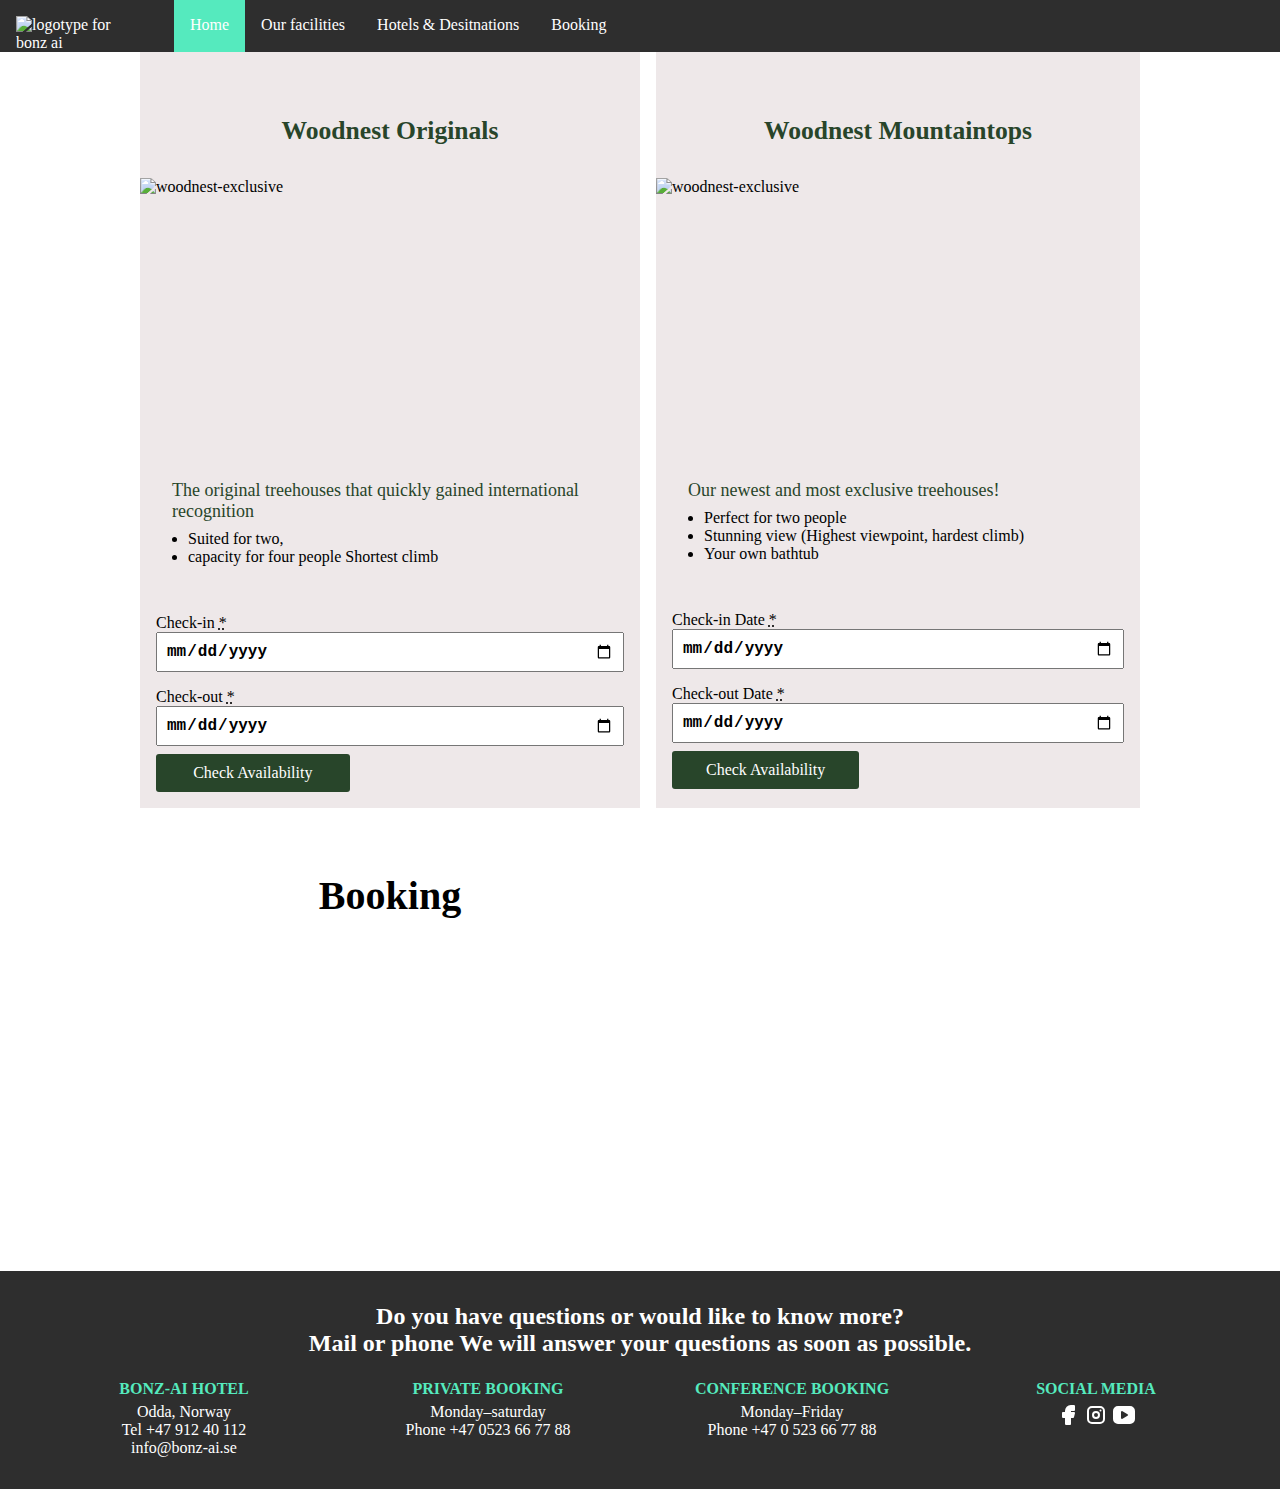
==== commit bb25c553: "BEM ändringar" ====
--- a/booking.html
+++ b/booking.html
@@ -18,11 +18,11 @@
         <section id="navbar" class="header__navigation-menu">
 
             <ul class="header__menu-list">
-                <figure class="heder__logo header__list-item"><img class="header__logo"
+                <figure class="header__logo"><img class="header__logo"
                         src="/individual-exam/assets/logo/bonz.ai-logo-color-landscape.png" alt="logotype for bonz ai">
                 </figure>
                 <nav class="header__navigation-toggle">
-                    <li class="header__list-item--home"><a href="index.html" class="header__menu-link">Home</a></li>
+                    <li class="header__list-item-home"><a href="index.html" class="header__menu-link">Home</a></li>
                     <li class="header__list-item"><a href="facilities.html" class="header__menu-link">Our facilities</a>
                     </li>
                     <li class="header__list-item"><a href="hotels.html" class="header__menu-link">Hotels &
@@ -62,109 +62,117 @@
 
 
     <!-- Main start -->
-    <h1 class="main__booking-title">Booking</h1>
-
-    <main class="main_booking">
+
+
+    <main class="main-booking">
+        <h1 class="main-booking__title">Booking</h1>
 
         <!-- Container - right -->
-        <section class="main__booking-container--right">
-
-            <h2 class="main__booking-topic">Woodnest Mountaintops</h2>
-            <img class="main__booking-image" src="/individual-exam/assets/photos/woodnest-exclusive.jpg"
+        <section class="main-booking__container main-booking__container--right">
+
+            <h2 class="main-booking__topic">Woodnest Mountaintops</h2>
+            <img class="main-booking__image" src="/individual-exam/assets/photos/woodnest-exclusive.jpg"
                 alt="woodnest-exclusive">
-            <article class="main__booking--info-list">
-                <h3 class="main__booking-heading">Our newest and most exclusive treehouses!
+            <article class="main-booking__info-list">
+                <h3 class="main-booking__heading">Our newest and most exclusive treehouses!
                 </h3>
-                <ul class="main__booking--list">
+                <ul class="main-booking__list">
                     <li>Perfect for two people</li>
                     <li>Stunning view (Highest viewpoint, hardest climb)</li>
                     <li>Your own bathtub</li>
                 </ul>
             </article>
-            <form class="main__booking-form">
-                <fieldset class="main__booking-form--check-in">
-                    <label for="main__booking-form--date-picker"> Check-in Date <abbr
-                            title="Formatted as dd/mm/yyyy">*</abbr></label>
-                    <input type="date" class="main__booking-form--date-picker" name="main__booking-form--date-picker"
-                        required>
-                </fieldset>
-
-                <fieldset class="main__booking-form--check-out">
-                    <label for="main__booking-form--date-picker"> Check-out Date <abbr
-                            title="Formatted as dd/mm/yyyy">*</abbr></label>
-                    <input type="date" class="main__booking-form--date-picker" name="main__booking-form--date-picker"
+            <form class="main-booking__form">
+                <fieldset class="main-booking__form main-booking__form--check-in">
+                    <label for="main-booking__form-date-picker"> Check-in Date <abbr
+                            title="Formatted as dd/mm/yyyy">*</abbr></label>
+                    <input type="date" class="main-booking__form-date-picker" name="main-booking__form-date-picker"
+                        required>
+                </fieldset>
+
+                <fieldset class="main-booking__form main-booking__form--check-out">
+                    <label for="main-booking__form-date-picker"> Check-out Date <abbr
+                            title="Formatted as dd/mm/yyyy">*</abbr></label>
+                    <input type="date" class="main-booking__form-date-picker" name="main-booking__form-date-picker"
                         required>
                 </fieldset>
                 <!-- Check availability buttun -->
                 <details>
-                    <summary class="main__booking-btn" type="submit">Check Availability</summary>
-                    <h2>Available rooms:</h2>
-                    <section class="main_booking-search-results">
-                        <article class="main_booking-availibility-info">
-                            <h3>Woodnest Mountaintop treehouse</h3>
-                            <img src="/individual-exam/assets/photos/Albert-Heisler-01.jpg" width="100%">
-                            <p>Price: 4099 SEK / night</p>
-                            <p>These 14m2 luxurious treehouses boast a hand carved bespoke wooden bathtub and a bed that
+                    <summary class="main-booking__btn" type="submit">Check Availability</summary>
+                    <h2 class="main-booking__topic">Available rooms:</h2>
+                    <section class="main-booking__search-results">
+                        <article class="main-booking__availibility-info">
+                            <h3 class="main-booking__heading">Woodnest Mountaintop treehouse</h3>
+                            <img class="main__booking-image--availability"
+                                src="/individual-exam/assets/photos/Albert-Heisler-01.jpg" width="100%">
+                            <p class="main__booking-information">Price: 4099 SEK / night</p>
+                            <p class="main__booking-information">These 14m2 luxurious treehouses boast a hand carved
+                                bespoke wooden bathtub and a bed that
                                 lowers from the ceiling. The towering floor windows gives you breathtaking views of the
                                 forest canopy overlooking the majestic Hardanger fjord.</p>
                         </article>
-                        <article>
-
-                            <img src="/individual-exam/assets/photos/Samuel-Taipale-05.jpg" width="100%">
-
-                        </article>
+
+                        <figure class="main-booking__image-availability">
+
+                            <img class="main__booking-image--availability"
+                                src="/individual-exam/assets/photos/Samuel-Taipale-05.jpg" width="100%">
+
+                        </figure>
+
                     </section>
                 </details>
             </form>
         </section>
 
         <!-- Container - left -->
-        <section class="main__booking-container--left">
-            <h2 class="main__booking-topic">Woodnest Originals</h2>
-            <img class="main__booking-image" src="/individual-exam/assets/photos/woodnest-original.jpeg"
+        <section class="main-booking__container--left">
+            <h2 class="main-booking__topic">Woodnest Originals</h2>
+            <img class="main-booking__image" src="/individual-exam/assets/photos/woodnest-original.jpeg"
                 alt="woodnest-exclusive">
-            <article class="main__booking--info-list">
-                <h3 class="main__booking-heading">The original treehouses that quickly gained international
+            <article class="main-booking__info-list">
+                <h3 class="main-booking__heading">The original treehouses that quickly gained international
                     recognition
                 </h3>
-                <ul class="main__booking--list">
+                <ul class="main-booking__list">
                     <li>Suited for two, </li>
                     <li>capacity for four people Shortest climb</li>
 
                 </ul>
             </article>
-            <form class="main__booking-form">
-                <fieldset class="main__booking-form--check-in">
-                    <label for="main__booking-form--date-picker"> Check-in <abbr
-                            title="Formatted as dd/mm/yyyy">*</abbr></label>
-                    <input type="date" class="main__booking-form--date-picker" name="main__booking-form--date-picker"
-                        required>
-                </fieldset>
-
-                <fieldset class="main__booking-form--check-out">
-                    <label for="main__booking-form--date-picker"> Check-out <abbr
-                            title="Formatted as dd/mm/yyyy">*</abbr></label>
-                    <input type="date" class="main__booking-form--date-picker" name="main__booking-form--date-picker"
+            <form class="main-booking__form">
+                <fieldset class="main-booking__form main-booking__form--check-in">
+                    <label for="main-booking__form-date-picker"> Check-in <abbr
+                            title="Formatted as dd/mm/yyyy">*</abbr></label>
+                    <input type="date" class="main-booking__form-date-picker" name="main-booking__form-date-picker"
+                        required>
+                </fieldset>
+
+                <fieldset class="main-booking__form main-booking__form--check-out">
+                    <label for="main-booking__form-date-picker"> Check-out <abbr
+                            title="Formatted as dd/mm/yyyy">*</abbr></label>
+                    <input type="date" class="main-booking__form-date-picker" name="main-booking__form-date-picker"
                         required>
                 </fieldset>
                 <!-- Check availability buttun -->
                 <details>
-                    <summary class="main__booking-btn" type="submit">Check Availability</summary>
-                    <h2>Available rooms:</h2>
-                    <section class="main_booking-search-results">
-                        <article class="main_booking-availibility-info">
-                            <h3>Woodnest original treehouse</h3>
-                            <img src="/individual-exam/assets/photos/wood-nest.jpg" width="100%">
-                            <p>Price: 3099 SEK / night</p>
-                            <p>Suspended 6 metres above the forest floor, these panoramic treehouses overlook the
+                    <summary class="main-booking__btn" type="submit">Check Availability</summary>
+                    <h2 class="main-booking__topic">Available rooms:</h2>
+                    <section class="main-booking__search-results">
+                        <article class="main-booking__availibility-info">
+                            <h3 class="main-booking__heading">Woodnest original treehouse</h3>
+                            <img class="main__booking-image--availability"
+                                src="/individual-exam/assets/photos/wood-nest.jpg" width="100%">
+                            <p class="main-booking__information">Price: 3099 SEK / night</p>
+                            <p class="main-booking__information">Suspended 6 metres above the forest floor, these
+                                panoramic treehouses overlook the
                                 majestic Hardanger Fjord. These 14m2 treehouses use groundbreaking engineering, as the
                                 tree is encased with a metal collar which allows the tree to live freely inside.</p>
                         </article>
-                        <article>
-
-                            <img src="/individual-exam/assets/photos/WN_0600.jpg" width="100%">
-
-                        </article>
+                        <figure class="main__booking-image--availability">
+                            <img class="main__booking-image--availability"
+                                src="/individual-exam/assets/photos/WN_0600.jpg" width="100%">
+                        </figure>
+
                     </section>
                 </details>
             </form>
@@ -175,67 +183,67 @@
 
     <!-- Footer start -->
 
-    <footer class="footer-container bg-footer-gray">
-
-        <h2 class="footer__item--h2">Do you have questions or would like to know more?<br>
-            Mail or phone
-            We will answer your questions as soon as possible.</h2>
-
-
-        <article class="footer-container__footer-item">
-            <h3 class="footer__item--h3">BONZ-AI HOTEL</h3>
-            <p class="footer__item-paragraph">Odda, Norway</p>
-            <p class="footer__item-paragraph">Tel +47 912 40 112</p>
-            <p class="footer__item-paragraph">info@bonz-ai.se</p>
-        </article>
-        <article class="footer-container__footer-item">
-            <h3 class="footer__item--h3">PRIVATE BOOKING</h3>
-            <p class="footer__item-paragraph">Monday–saturday</p>
-            <p class="footer__item-paragraph"> Phone +47 0523 66 77 88</p>
-        </article>
-        <article class="footer-container__footer-item">
-            <h3 class="footer__item--h3">CONFERENCE BOOKING</h3>
-            <p class="footer__item-paragraph">Monday–Friday</p>
-
-            <p class="footer__item-paragraph"> Phone +47 0 523 66 77 88</p>
-        </article>
-        <article class="footer-container__footer-item">
-            <h3 class="footer__item--h3">SOCIAL MEDIA</h3>
-            <!-- Facebook icon -->
-            <svg xmlns="http://www.w3.org/2000/svg" class="icon icon-tabler icon-tabler-brand-facebook-filled"
-                width="24" height="24" viewBox="0 0 24 24" stroke-width="2" stroke="currentColor" fill="none"
-                stroke-linecap="round" stroke-linejoin="round">
-                <path stroke="none" d="M0 0h24v24H0z" fill="none" />
-                <path
-                    d="M18 2a1 1 0 0 1 .993 .883l.007 .117v4a1 1 0 0 1 -.883 .993l-.117 .007h-3v1h3a1 1 0 0 1 .991 1.131l-.02 .112l-1 4a1 1 0 0 1 -.858 .75l-.113 .007h-2v6a1 1 0 0 1 -.883 .993l-.117 .007h-4a1 1 0 0 1 -.993 -.883l-.007 -.117v-6h-2a1 1 0 0 1 -.993 -.883l-.007 -.117v-4a1 1 0 0 1 .883 -.993l.117 -.007h2v-1a6 6 0 0 1 5.775 -5.996l.225 -.004h3z"
-                    stroke-width="0" fill="currentColor" />
-            </svg>
-            <!-- Instagram icon -->
-            <svg xmlns="http://www.w3.org/2000/svg" class="icon icon-tabler icon-tabler-brand-instagram" width="24"
-                height="24" viewBox="0 0 24 24" stroke-width="2" stroke="currentColor" fill="none"
-                stroke-linecap="round" stroke-linejoin="round">
-                <path stroke="none" d="M0 0h24v24H0z" fill="none" />
-                <path d="M4 4m0 4a4 4 0 0 1 4 -4h8a4 4 0 0 1 4 4v8a4 4 0 0 1 -4 4h-8a4 4 0 0 1 -4 -4z" />
-                <path d="M12 12m-3 0a3 3 0 1 0 6 0a3 3 0 1 0 -6 0" />
-                <path d="M16.5 7.5l0 .01" />
-            </svg>
-            <!-- Youtube icon -->
-            <svg xmlns="http://www.w3.org/2000/svg" class="icon icon-tabler icon-tabler-brand-youtube-filled" width="24"
-                height="24" viewBox="0 0 24 24" stroke-width="2" stroke="currentColor" fill="none"
-                stroke-linecap="round" stroke-linejoin="round">
-                <path stroke="none" d="M0 0h24v24H0z" fill="none" />
-                <path
-                    d="M18 3a5 5 0 0 1 5 5v8a5 5 0 0 1 -5 5h-12a5 5 0 0 1 -5 -5v-8a5 5 0 0 1 5 -5zm-9 6v6a1 1 0 0 0 1.514 .857l5 -3a1 1 0 0 0 0 -1.714l-5 -3a1 1 0 0 0 -1.514 .857z"
-                    stroke-width="0" fill="currentColor" />
-            </svg>
-
+
+    <footer class="footer">
+        <section class="footer__container">
+            <h2 class="footer__heading">Do you have questions or would like to know more?<br>
+                Mail or phone
+                We will answer your questions as soon as possible.</h2>
+
+
+            <article class="footer__contact-info">
+                <h3 class="footer__sub-heading">BONZ-AI HOTEL</h3>
+                <p class="footer__item-paragraph">Odda, Norway</p>
+                <p class="footer__item-paragraph">Tel +47 912 40 112</p>
+                <p class="footer__item-paragraph">info@bonz-ai.se</p>
+            </article>
+            <article class="footer__contact-info">
+                <h3 class="footer__sub-heading">PRIVATE BOOKING</h3>
+                <p class="footer__item-paragraph">Monday–saturday</p>
+                <p class="footer__item-paragraph"> Phone +47 0523 66 77 88</p>
+            </article>
+            <article class="footer__contact-info">
+                <h3 class="footer__sub-heading">CONFERENCE BOOKING</h3>
+                <p class="footer__item-paragraph">Monday–Friday</p>
+
+                <p class="footer__item-paragraph"> Phone +47 0 523 66 77 88</p>
+            </article>
+            <article class="footer__contact-info">
+                <h3 class="footer__sub-heading">SOCIAL MEDIA</h3>
+                <!-- Facebook icon -->
+                <svg xmlns="http://www.w3.org/2000/svg" class="icon icon-tabler icon-tabler-brand-facebook-filled"
+                    width="24" height="24" viewBox="0 0 24 24" stroke-width="2" stroke="currentColor" fill="none"
+                    stroke-linecap="round" stroke-linejoin="round">
+                    <path stroke="none" d="M0 0h24v24H0z" fill="none" />
+                    <path
+                        d="M18 2a1 1 0 0 1 .993 .883l.007 .117v4a1 1 0 0 1 -.883 .993l-.117 .007h-3v1h3a1 1 0 0 1 .991 1.131l-.02 .112l-1 4a1 1 0 0 1 -.858 .75l-.113 .007h-2v6a1 1 0 0 1 -.883 .993l-.117 .007h-4a1 1 0 0 1 -.993 -.883l-.007 -.117v-6h-2a1 1 0 0 1 -.993 -.883l-.007 -.117v-4a1 1 0 0 1 .883 -.993l.117 -.007h2v-1a6 6 0 0 1 5.775 -5.996l.225 -.004h3z"
+                        stroke-width="0" fill="currentColor" />
+                </svg>
+                <!-- Instagram icon -->
+                <svg xmlns="http://www.w3.org/2000/svg" class="icon icon-tabler icon-tabler-brand-instagram" width="24"
+                    height="24" viewBox="0 0 24 24" stroke-width="2" stroke="currentColor" fill="none"
+                    stroke-linecap="round" stroke-linejoin="round">
+                    <path stroke="none" d="M0 0h24v24H0z" fill="none" />
+                    <path d="M4 4m0 4a4 4 0 0 1 4 -4h8a4 4 0 0 1 4 4v8a4 4 0 0 1 -4 4h-8a4 4 0 0 1 -4 -4z" />
+                    <path d="M12 12m-3 0a3 3 0 1 0 6 0a3 3 0 1 0 -6 0" />
+                    <path d="M16.5 7.5l0 .01" />
+                </svg>
+                <!-- Youtube icon -->
+                <svg xmlns="http://www.w3.org/2000/svg" class="icon icon-tabler icon-tabler-brand-youtube-filled"
+                    width="24" height="24" viewBox="0 0 24 24" stroke-width="2" stroke="currentColor" fill="none"
+                    stroke-linecap="round" stroke-linejoin="round">
+                    <path stroke="none" d="M0 0h24v24H0z" fill="none" />
+                    <path
+                        d="M18 3a5 5 0 0 1 5 5v8a5 5 0 0 1 -5 5h-12a5 5 0 0 1 -5 -5v-8a5 5 0 0 1 5 -5zm-9 6v6a1 1 0 0 0 1.514 .857l5 -3a1 1 0 0 0 0 -1.714l-5 -3a1 1 0 0 0 -1.514 .857z"
+                        stroke-width="0" fill="currentColor" />
+                </svg>
+        </section>
 
         </article>
     </footer>
 
 
 
-
     <script src="./app.js"></script>
 
 </body>
--- a/style/style.css
+++ b/style/style.css
@@ -49,7 +49,7 @@
 }
 
 
-.header__list-item--home {
+.header__list-item-home {
     background-color: #55eabe;
 }
 
@@ -293,12 +293,12 @@
 
 /* Footer section */
 
-.bg-footer-gray {
+.footer {
     width: 100%;
 }
 
 
-.footer-container {
+.footer__container {
     display: grid;
     grid-template-columns: repeat(4, 1fr);
     grid-template-rows: repeat(2, 1fr);
@@ -307,7 +307,7 @@
 }
 
 
-.footer-container h2 {
+.footer__heading {
     grid-area: auto / auto / span 1 / span 4;
     font-size: 1.5rem;
     font-weight: 700;
@@ -315,14 +315,19 @@
     text-align: center;
 }
 
-
-.footer__h2 {
+.footer__sub-heading {
     grid-area: auto / auto / span 1 / span 1;
-    max-width: 70%;
-}
-
-
-.footer-container__footer-item {
+    color: #55eabe;
+    font-size: 1rem;
+    margin-bottom: 5px;
+    display: flex;
+    justify-content: center;
+
+}
+
+
+
+.footer__contact-info {
     grid-area: auto / auto / span 1 / span 1;
     max-width: 100%;
     font-weight: 500;
@@ -332,13 +337,6 @@
 }
 
 
-.footer-container__footer-item h3 {
-    color: #55eabe;
-    font-size: 1rem;
-    margin-bottom: 5px;
-    display: flex;
-    justify-content: center;
-}
 
 
 /* Our facilities - Section */
@@ -432,7 +430,7 @@
 
 /* Booking - Main section */
 
-.main__booking-title {
+.main-booking__title {
     text-align: center;
     font-size: 2.5rem;
     font-weight: 600;
@@ -441,7 +439,7 @@
 }
 
 
-.main_booking {
+.main-booking {
     display: grid;
     grid-template-columns: repeat(2, 1fr);
     max-width: 1000px;
@@ -450,7 +448,7 @@
 }
 
 
-.main__booking-topic {
+.main-booking__topic {
     text-align: center;
     font-size: 1.6rem;
     font-weight: 600;
@@ -460,13 +458,13 @@
 }
 
 
-.main__booking-image {
+.main-booking__image {
     max-width: 100%;
     height: 30vh;
 }
 
 
-.main__booking-heading {
+.main-booking__heading {
 
     font-size: 18px;
     font-weight: 500;
@@ -475,7 +473,7 @@
 }
 
 
-.main__booking-container--right {
+.main-booking__container--right {
     grid-column: 2 / span 1;
     grid-row: 1 / span 1;
     background-color: rgba(153, 120, 123, 0.17);
@@ -484,7 +482,7 @@
     flex-direction: column;
 }
 
-.main__booking-container--left {
+.main-booking__container--left {
     grid-column: 1 / span 1;
     grid-row: 1 / span 1;
     background-color: rgba(153, 120, 123, 0.17);
@@ -493,18 +491,19 @@
 }
 
 
-.main__booking--list {
+.main-booking__list {
     margin-left: 1rem;
 }
 
 
-.main__booking--info-list {
+.main-booking__info-list {
     padding: 2rem;
 }
 
 
-.main__booking-form--check-in,
-.main__booking-form--check-out {
+.main-booking__form,
+.main-booking__form--check-in,
+.main-booking__form--check-out {
     display: flex;
     flex-direction: column;
     border: none;
@@ -512,7 +511,7 @@
 }
 
 
-.main__booking-form--date-picker {
+.main-booking__form-date-picker {
     padding: 0.5rem;
     font-size: 1rem;
     font-weight: bold;
@@ -522,7 +521,7 @@
 }
 
 
-.main__booking-btn {
+.main-booking__btn {
     margin-left: 0.5rem;
     margin-bottom: 0.5rem;
     align-items: center;
@@ -539,13 +538,13 @@
 }
 
 
-.main_booking-availibility-info {
+.main-booking__availibility-info {
     padding: 1.5rem;
     text-align: center;
 }
 
 
-.main_booking-availibility-info p {
+.main-booking__availibility-info p {
     padding: 10px;
 }
 
@@ -597,11 +596,11 @@
         display: block;
     }
 
-    .header__navigation-menu.open .header__navigation-hamburger .icon__open {
+    .header__navigation-menu.open .header__navigation-hamburger .header__icon-open {
         display: none;
     }
 
-    .header__navigation-menu.open .header__navigation-hamburger .icon__close {
+    .header__navigation-menu.open .header__navigation-hamburger .header__icon-close {
         display: block;
     }
 
@@ -659,12 +658,12 @@
 
     /* Footer */
 
-    .footer-container {
+    .footer__container {
         padding: 2rem;
         margin-bottom: 0;
     }
 
-    .footer-container h2 {
+    .footer__heading {
         height: 12vh;
         font-size: 1rem;
         text-align: left;
@@ -672,14 +671,14 @@
     }
 
 
-    .footer-container__footer-item {
+    .footer__contact-info {
         font-size: 12px;
         text-align: left;
         margin-right: 1.5rem;
     }
 
 
-    .footer-container__footer-item h3 {
+    .footer__sub-heading {
         font-size: 12px;
         text-align: left;
         margin-right: 0.5rem;
@@ -736,19 +735,19 @@
 
     /* booking */
 
-    .main__booking-title {
+    .main-booking__title {
         margin-top: 1rem;
         margin-bottom: 0.5rem;
     }
 
 
-    .main__booking {
+    .main-booking {
         display: grid;
         grid-template-columns: repeat(2, 1fr);
     }
 
 
-    .main__booking-container--right {
+    .main-booking__container--right {
         grid-column: 1 / span 2;
         grid-row: 2 / span 2;
         margin: 0;
@@ -758,7 +757,7 @@
     }
 
 
-    .main__booking-container--left {
+    .main-booking__container--left {
         grid-column: 1 / span 2;
         grid-row: auto / span 2;
         margin: 0;
@@ -766,4 +765,10 @@
     }
 
 
-}+}
+
+
+
+
+
+/* YOUTUBER FÖR MIN NAVBAR: https://www.youtube.com/watch?v=FNXgsTFrD7U */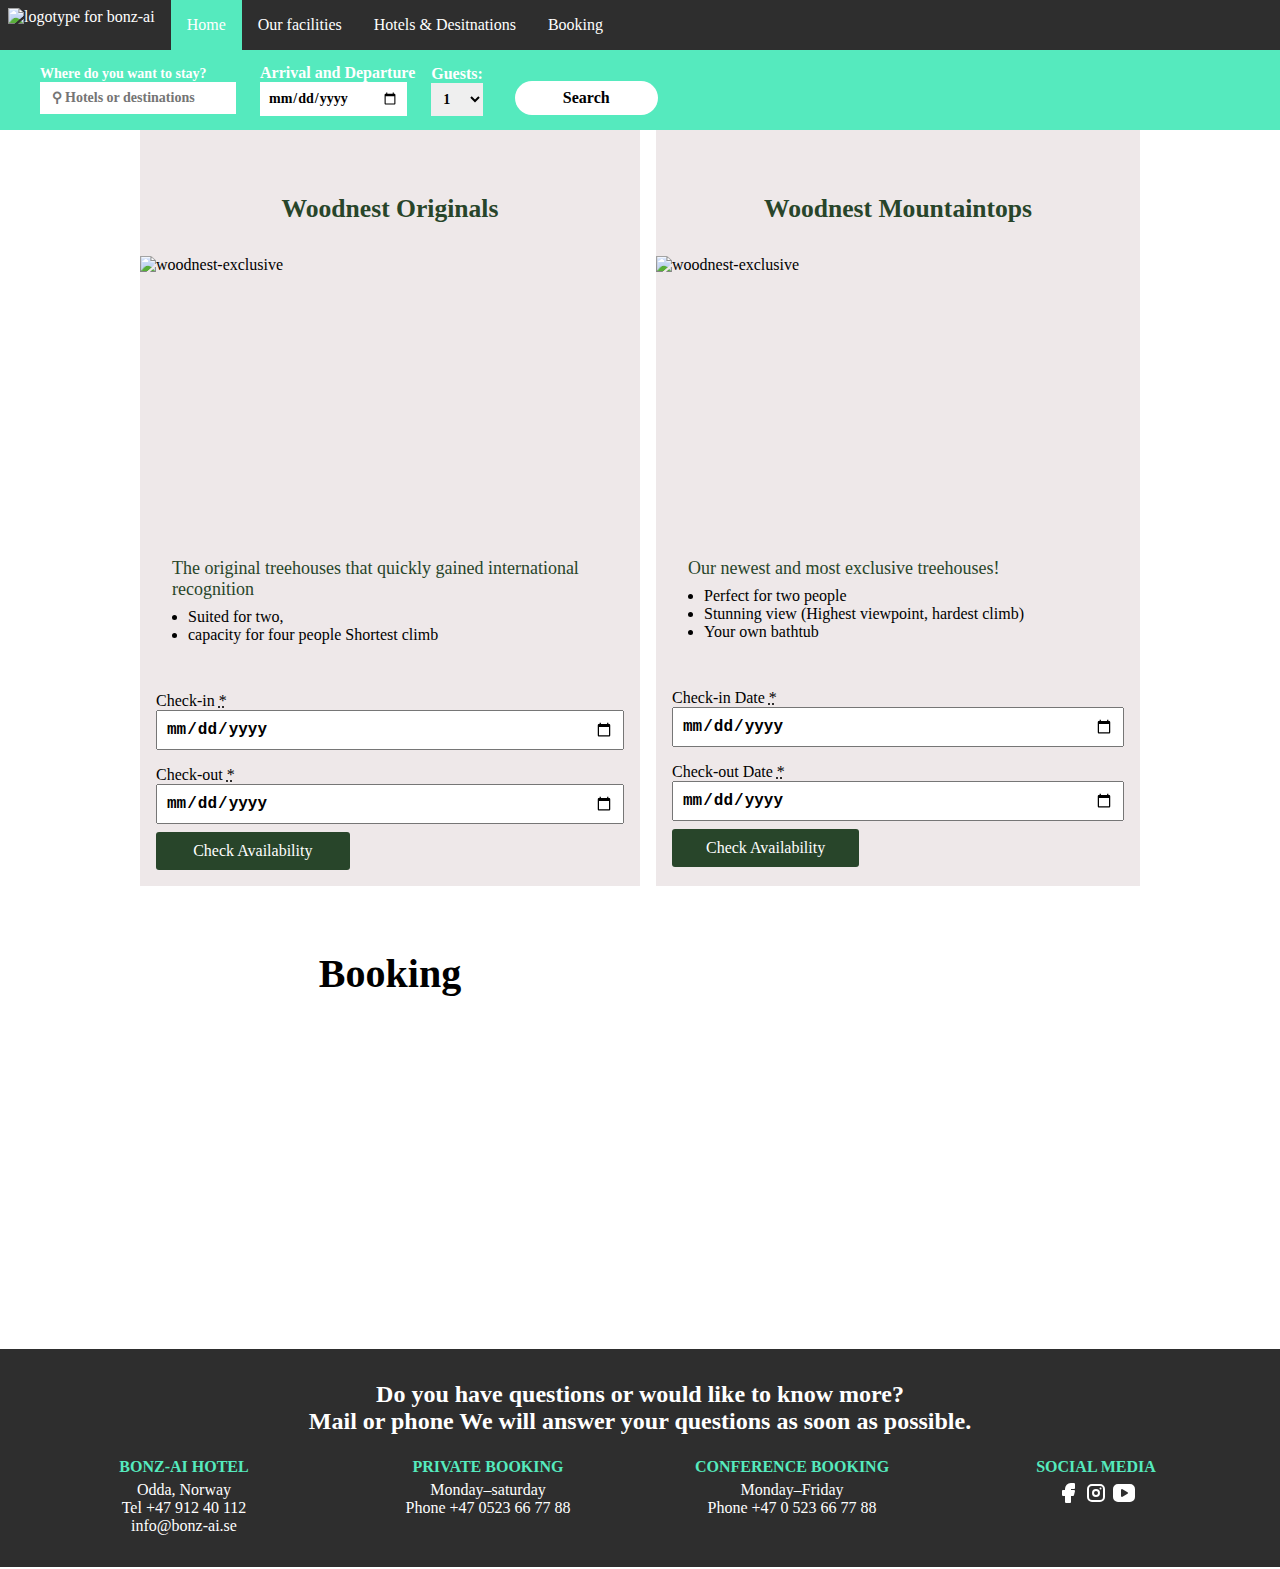
==== commit 2edb97f9: "BEM justeringar" ====
--- a/booking.html
+++ b/booking.html
@@ -15,11 +15,12 @@
     <!-- Header/navigation -->
 
     <header class="header">
-        <section id="navbar" class="header__navigation-menu">
+        <section id="header__navbar" class="header__navigation-menu">
 
             <ul class="header__menu-list">
-                <figure class="header__logo"><img class="header__logo"
-                        src="/individual-exam/assets/logo/bonz.ai-logo-color-landscape.png" alt="logotype for bonz ai">
+                <figure class="heder__logo header__list-item">
+                    <img class="header__logo" src="/individual-exam/assets/logo/bonz.ai-logo-color-landscape.png"
+                        alt="logotype for bonz-ai">
                 </figure>
                 <nav class="header__navigation-toggle">
                     <li class="header__list-item-home"><a href="index.html" class="header__menu-link">Home</a></li>
@@ -28,12 +29,13 @@
                     <li class="header__list-item"><a href="hotels.html" class="header__menu-link">Hotels &
                             Desitnations</a></li>
                     <li class="header__list-item"><a href="booking.html" class="header__menu-link">Booking</a></li>
-
+                    <!-- <li class="header__list-item"><a href="#" class="header__menu-link">Contact information</a>
+                    </li> -->
                 </nav>
             </ul>
             <!-- Hamburger button -->
-            <button id="hamburger__toggle" class="header__navigation-hamburger">
-                <figure class="icon__open">
+            <button id="header__hamburger-toggle" class="header__navigation-hamburger">
+                <figure class="header__icon-open">
                     <svg xmlns="http://www.w3.org/2000/svg" class="icon icon-tabler icon-tabler-menu-2" width="48"
                         height="48" viewBox="0 0 24 24" stroke-width="2" stroke="currentColor" fill="none"
                         stroke-linecap="round" stroke-linejoin="round">
@@ -44,7 +46,7 @@
                     </svg>
                 </figure>
 
-                <figure class="icon__close">
+                <figure class="header__icon-close">
                     <svg xmlns="http://www.w3.org/2000/svg" class="icon icon-tabler icon-tabler-x" width="48"
                         height="48" viewBox="0 0 24 24" stroke-width="2" stroke="currentColor" fill="none"
                         stroke-linecap="round" stroke-linejoin="round">
@@ -55,6 +57,34 @@
                 </figure>
             </button>
         </section>
+
+        <!-- Header booking form -->
+
+        <form class="header__booking-form">
+            <fieldset class="header__form-search">
+                <label for="header__form--search-text">Where do you want to stay?</label>
+                <input type="text" class="header__form-search-text" placeholder=" &#9906; Hotels or destinations"
+                    name="header__form-search-text" required>
+            </fieldset>
+            <fieldset class="header__form-date">
+                <label for="header__form-date-picker"> Arrival and Departure</label>
+                <input type="date" class="header__form-date-picker" name="header__form-date-picker" required>
+            </fieldset>
+
+            <fieldset class="header__form-guest-number">
+                <label for="header__form-guests">Guests:</label>
+                <select class="header__form-guests" name="header__form-guests" required>
+                    <option value="one">1</option>
+                    <option value="two">2</option>
+                    <option value="three">3</option>
+                </select>
+            </fieldset>
+
+
+            <button class="header__form-button" type="submit">Search</button>
+        </form>
+        <div class="wrapper">
+
 
     </header>
 
@@ -106,9 +136,11 @@
                             <img class="main__booking-image--availability"
                                 src="/individual-exam/assets/photos/Albert-Heisler-01.jpg" width="100%">
                             <p class="main__booking-information">Price: 4099 SEK / night</p>
-                            <p class="main__booking-information">These 14m2 luxurious treehouses boast a hand carved
+                            <p class="main__booking-information">These 14m2 luxurious treehouses boast a hand
+                                carved
                                 bespoke wooden bathtub and a bed that
-                                lowers from the ceiling. The towering floor windows gives you breathtaking views of the
+                                lowers from the ceiling. The towering floor windows gives you breathtaking views
+                                of the
                                 forest canopy overlooking the majestic Hardanger fjord.</p>
                         </article>
 
@@ -163,10 +195,13 @@
                             <img class="main__booking-image--availability"
                                 src="/individual-exam/assets/photos/wood-nest.jpg" width="100%">
                             <p class="main-booking__information">Price: 3099 SEK / night</p>
-                            <p class="main-booking__information">Suspended 6 metres above the forest floor, these
+                            <p class="main-booking__information">Suspended 6 metres above the forest floor,
+                                these
                                 panoramic treehouses overlook the
-                                majestic Hardanger Fjord. These 14m2 treehouses use groundbreaking engineering, as the
-                                tree is encased with a metal collar which allows the tree to live freely inside.</p>
+                                majestic Hardanger Fjord. These 14m2 treehouses use groundbreaking engineering,
+                                as the
+                                tree is encased with a metal collar which allows the tree to live freely inside.
+                            </p>
                         </article>
                         <figure class="main__booking-image--availability">
                             <img class="main__booking-image--availability"
--- a/style/style.css
+++ b/style/style.css
@@ -70,7 +70,7 @@
 }
 
 
-.header__navigation-menu .header__navigation-hamburger .icon__close {
+.header__navigation-menu .header__navigation-hamburger .header__icon-close {
     display: none;
 }
 
@@ -100,9 +100,9 @@
 }
 
 
-.header__form--search,
-.header__form--date,
-.header__form--guest-number {
+.header__form-search,
+.header__form-date,
+.header__form-guest-number {
     display: flex;
     flex-direction: column;
     border: none;
@@ -113,10 +113,10 @@
 }
 
 
-.header__form--search,
-.header__form--search-text,
-.header__form--guests,
-.header__form--date-picker {
+.header__form-search,
+.header__form-search-text,
+.header__form-guests,
+.header__form-date-picker {
 
     padding: 0.5rem;
     font-size: 14px;
@@ -126,7 +126,7 @@
 }
 
 
-.header__form--date-picker {
+.header__form-date-picker {
     padding: 0.5rem;
     font-size: 14px;
     font-weight: bold;
@@ -135,7 +135,7 @@
 }
 
 
-.header__form--button {
+.header__form-button {
     padding: 0.5rem 3rem;
     margin-top: 1rem;
     margin-left: 1rem;
@@ -149,7 +149,7 @@
 }
 
 
-.header__form--button:hover {
+.header__form-button:hover {
     background-color: rgb(213, 209, 209);
 }
 
@@ -192,7 +192,7 @@
 
 /* Main - big - container */
 
-.main__container--big {
+.main__container-big {
     background-color: #5b5a5a;
     height: 30rem;
     padding: 4rem;
@@ -202,21 +202,21 @@
 }
 
 
-.main__container--big h1 {
+.main__container-title {
     color: white;
     font-size: 2rem;
     margin-bottom: 3rem;
 }
 
 
-.main__container--big p {
+.main__container-big p {
     margin-bottom: 3rem;
     font-size: 18px;
     color: white;
 }
 
 
-.main__container--big button {
+.main__button {
     background-color: #fff;
     border: none;
     padding: 1rem 2rem;
@@ -229,15 +229,15 @@
 }
 
 
-.main__container--big button:hover {
+.main__button:hover {
     background-color: #55eabe;
 }
 
 
 /* Main - small - container */
 
-.main__container--small-top,
-.main__container--small-bot {
+.main__container-small-top,
+.main__container-small-bot {
     grid-column: auto /span 1;
     display: flex;
     flex-direction: column;
@@ -247,44 +247,44 @@
 }
 
 
-.main__container--small-top {
+.main__container-small-top {
     background-color: #55eabe;
     color: black;
 }
 
 
-.main__container--small-bot {
+.main__container-small-bot {
     background-color: white;
 }
 
 
-.main__container--small-top h2,
-.main__container--small-bot h2 {
+.main__container-small-top h2,
+.main__container-small-bot h2 {
     cursor: pointer;
     font-size: 18px;
 }
 
 
-.main__image--cabin {
+.main__image-cabins {
 
     max-width: 100%;
     margin-bottom: 2rem;
     padding: 0;
     background-image: url(/individual-exam/assets/photos/woodnest-treehouse-odda-norway-designboom.jpg);
     background-size: 100%;
-    height: 40rem;
+    height: 55vh;
     background-repeat: no-repeat;
 }
 
 
-.main__image--info-text {
+.main__image-info-text {
     margin-bottom: 10rem;
     text-align: center;
     color: #28452a;
 }
 
 
-.main__image--info-text p {
+.main__image-info-text p {
     padding: 10px;
     font-size: 18px;
     color: black;
@@ -341,7 +341,7 @@
 
 /* Our facilities - Section */
 
-.header__facitilities-image {
+.header-facitilities__image {
     max-width: 100%;
     margin-bottom: 0;
     background-image: url(/individual-exam/assets/photos/woodnest-treehouse-odda-norway.jpg);
@@ -351,21 +351,20 @@
 }
 
 
-.main__facitilities {
+.main-facitilities {
 
     max-width: 1000px;
     margin: auto;
 }
 
-
-.main__facitilities-headings {
+.main-facitilities__headings {
     display: flex;
     flex-direction: column;
     align-items: center;
 }
 
 
-.main__facitilities-title {
+.main-facitilities__title {
     font-size: 4rem;
     font-weight: 500;
     margin-bottom: 1rem;
@@ -375,7 +374,7 @@
 }
 
 
-.main__facitilities-heading--h3 {
+.main-facitilities__topic {
     font-size: 1.5rem;
     font-weight: 300;
     margin-bottom: 1rem;
@@ -385,25 +384,25 @@
 }
 
 
-.main__facitilities-paragraph,
-.main__facitilities-list-item {
+.main-facitilities__paragraph,
+.main-facitilities__list-item {
     padding: 1rem;
     font-size: 16px;
     color: #28452a;
 }
 
 
-.main__facitilities-paragraph--bold {
+.main-facitilities__paragraph--bold {
     font-weight: 500;
 }
 
 
-.main__facitilities-list-item {
+.main-facitilities__list-item {
     margin-left: 20px;
 }
 
 
-.main__facitilities-container {
+.main-facitilities__container {
 
     display: grid;
     grid-template-columns: repeat(2, 1fr);
@@ -412,14 +411,14 @@
 }
 
 
-.main_facitilities-info {
+.main-facitilities__info {
     grid-column: 1 / span 1;
     grid-row: 1 / span 1;
 }
 
 
-.main__facitilities-image--hugging,
-.main__facitilities-image--house {
+.main-facitilities__image-hugging,
+.main-facitilities__image-house {
     grid-column: 2 / span 1;
     grid-row: auto / span 1;
     height: 60vh;
@@ -567,11 +566,6 @@
 
 @media screen and (max-width: 650px) {
 
-    .wrapper {
-
-        width: 100%;
-        height: fit-content;
-    }
 
 
     /* Hamburger menu */
@@ -615,25 +609,40 @@
 
     .header__video-container {
         max-width: 100%;
-        height: 100%
+        height: 100%;
+        margin-bottom: 2rem;
+
     }
 
 
     /* MAIN */
+
+
 
     .main__container {
         display: flex;
         flex-direction: column;
-    }
-
+        margin-top: 0rem;
+        margin-bottom: 2rem;
+
+    }
+
+
+    .main__container-big {
+        margin-top: 0;
+        padding: 2rem
+    }
 
     .main__container h1 {
         font-size: 24px;
+        margin-top: 1rem;
     }
 
 
     .main__container-heading {
         font-size: 20px;
+        margin-bottom: 0.5rem;
+        margin-top: 0.5rem;
     }
 
 
@@ -641,18 +650,23 @@
         font-size: 14px;
     }
 
-
-
-    .main__container--small-top,
-    .main__container--small-bot {
+    .main__container-small-top,
+    .main__container-small-bot {
         height: 10rem;
         border-bottom: solid black 1px;
     }
 
 
-    .main__image--cabin {
+    .main__image-cabins {
         max-width: 100%;
         height: 30vh;
+        margin-top: 0;
+        margin-bottom: 0;
+    }
+
+    .main__image-info-text {
+        margin-bottom: 3rem;
+        margin-top: 2rem;
     }
 
 
@@ -687,7 +701,7 @@
 
     /* Hotels & Desitinations */
 
-    .header__hotels-image {
+    .header-hotels__image {
         max-width: 100%;
         height: 50vh;
     }
@@ -695,38 +709,38 @@
 
     /* Facitilities section*/
 
-    .header__facitilities-image {
+    .header-facitilities__image {
         max-width: 100%;
         height: 30vh;
     }
 
 
-    .main__facitilities-title {
+    .main-facitilities__title {
         margin-top: 0;
         text-align: center;
         font-size: 2rem;
     }
 
 
-    .main__facitilities-heading--h3 {
+    .main-facitilities__topic {
         font-size: 20px;
         width: 300px;
     }
 
 
-    .main__facitilities-container {
+    .main-facitilities__container {
         display: flex;
         flex-direction: column;
     }
 
 
-    .main__facitilities-paragraph {
+    .main-facitilities__paragraph {
         background-color: rgba(153, 120, 123, 0.17);
     }
 
 
-    .main__facitilities-image--hugging,
-    .main__facitilities-image--house {
+    .main-facitilities__image-hugging,
+    .main-facitilities__image-house {
         max-width: 100%;
         height: 100%;
         padding: 10px;
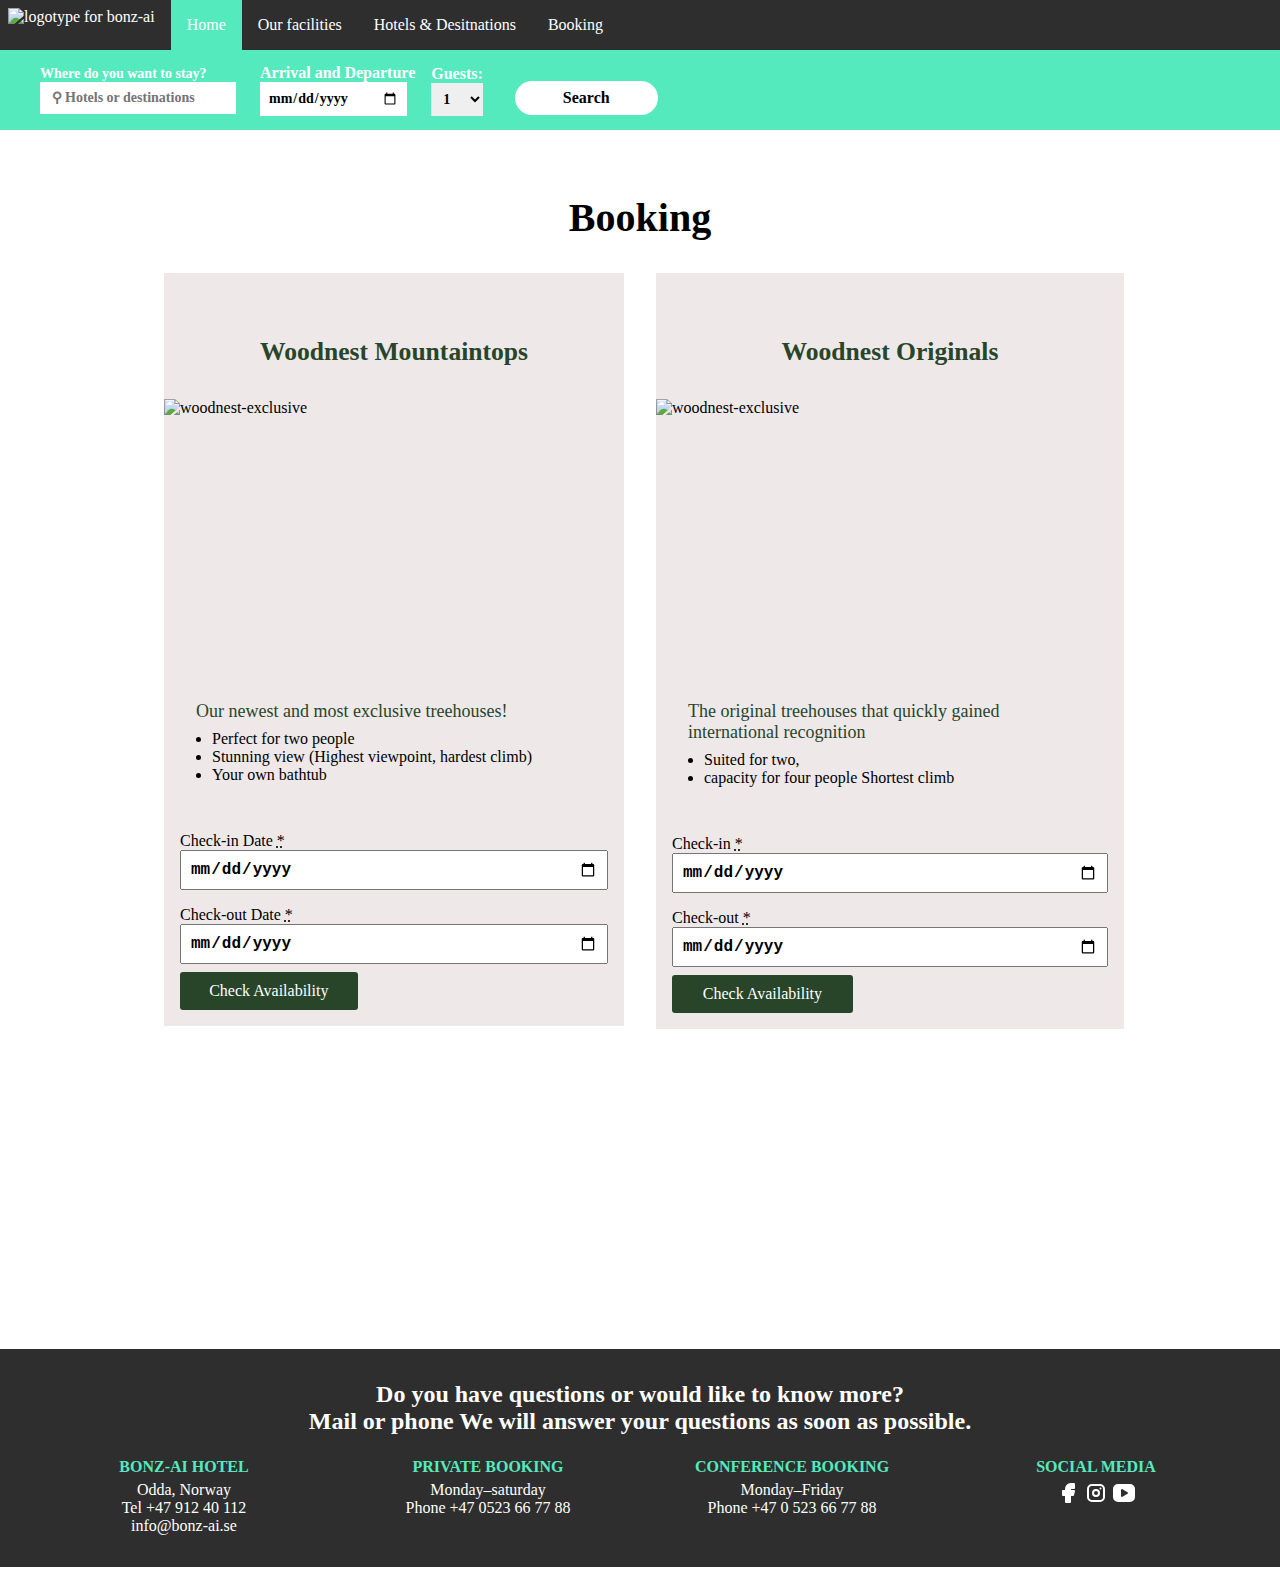
==== commit 470e8994: "TROR JAG ÄR KLAR!" ====
--- a/booking.html
+++ b/booking.html
@@ -62,7 +62,7 @@
 
         <form class="header__booking-form">
             <fieldset class="header__form-search">
-                <label for="header__form--search-text">Where do you want to stay?</label>
+                <label for="header__form-search-text">Where do you want to stay?</label>
                 <input type="text" class="header__form-search-text" placeholder=" &#9906; Hotels or destinations"
                     name="header__form-search-text" required>
             </fieldset>
@@ -83,7 +83,8 @@
 
             <button class="header__form-button" type="submit">Search</button>
         </form>
-        <div class="wrapper">
+
+
 
 
     </header>
@@ -95,124 +96,129 @@
 
 
     <main class="main-booking">
+
+
         <h1 class="main-booking__title">Booking</h1>
 
         <!-- Container - right -->
-        <section class="main-booking__container main-booking__container--right">
-
-            <h2 class="main-booking__topic">Woodnest Mountaintops</h2>
-            <img class="main-booking__image" src="/individual-exam/assets/photos/woodnest-exclusive.jpg"
-                alt="woodnest-exclusive">
-            <article class="main-booking__info-list">
-                <h3 class="main-booking__heading">Our newest and most exclusive treehouses!
-                </h3>
-                <ul class="main-booking__list">
-                    <li>Perfect for two people</li>
-                    <li>Stunning view (Highest viewpoint, hardest climb)</li>
-                    <li>Your own bathtub</li>
-                </ul>
-            </article>
-            <form class="main-booking__form">
-                <fieldset class="main-booking__form main-booking__form--check-in">
-                    <label for="main-booking__form-date-picker"> Check-in Date <abbr
-                            title="Formatted as dd/mm/yyyy">*</abbr></label>
-                    <input type="date" class="main-booking__form-date-picker" name="main-booking__form-date-picker"
-                        required>
-                </fieldset>
-
-                <fieldset class="main-booking__form main-booking__form--check-out">
-                    <label for="main-booking__form-date-picker"> Check-out Date <abbr
-                            title="Formatted as dd/mm/yyyy">*</abbr></label>
-                    <input type="date" class="main-booking__form-date-picker" name="main-booking__form-date-picker"
-                        required>
-                </fieldset>
-                <!-- Check availability buttun -->
-                <details>
-                    <summary class="main-booking__btn" type="submit">Check Availability</summary>
-                    <h2 class="main-booking__topic">Available rooms:</h2>
-                    <section class="main-booking__search-results">
-                        <article class="main-booking__availibility-info">
-                            <h3 class="main-booking__heading">Woodnest Mountaintop treehouse</h3>
-                            <img class="main__booking-image--availability"
-                                src="/individual-exam/assets/photos/Albert-Heisler-01.jpg" width="100%">
-                            <p class="main__booking-information">Price: 4099 SEK / night</p>
-                            <p class="main__booking-information">These 14m2 luxurious treehouses boast a hand
-                                carved
-                                bespoke wooden bathtub and a bed that
-                                lowers from the ceiling. The towering floor windows gives you breathtaking views
-                                of the
-                                forest canopy overlooking the majestic Hardanger fjord.</p>
-                        </article>
-
-                        <figure class="main-booking__image-availability">
-
-                            <img class="main__booking-image--availability"
-                                src="/individual-exam/assets/photos/Samuel-Taipale-05.jpg" width="100%">
-
-                        </figure>
-
-                    </section>
-                </details>
-            </form>
-        </section>
-
+        <section class="main-booking__container">
+            <article class="main-booking__container main-booking__container--right">
+
+                <h2 class="main-booking__topic">Woodnest Mountaintops</h2>
+                <img class="main-booking__image" src="/individual-exam/assets/photos/woodnest-exclusive.jpg"
+                    alt="woodnest-exclusive">
+                <article class="main-booking__info-list">
+                    <h3 class="main-booking__heading">Our newest and most exclusive treehouses!
+                    </h3>
+                    <ul class="main-booking__list">
+                        <li>Perfect for two people</li>
+                        <li>Stunning view (Highest viewpoint, hardest climb)</li>
+                        <li>Your own bathtub</li>
+                    </ul>
+                </article>
+                <form class="main-booking__form">
+                    <fieldset class="main-booking__form main-booking__form--check-in">
+                        <label for="main-booking__form-date-picker"> Check-in Date <abbr
+                                title="Formatted as dd/mm/yyyy">*</abbr></label>
+                        <input type="date" class="main-booking__form-date-picker" name="main-booking__form-date-picker"
+                            required>
+                    </fieldset>
+
+                    <fieldset class="main-booking__form main-booking__form--check-out">
+                        <label for="main-booking__form-date-picker"> Check-out Date <abbr
+                                title="Formatted as dd/mm/yyyy">*</abbr></label>
+                        <input type="date" class="main-booking__form-date-picker" name="main-booking__form-date-picker"
+                            required>
+                    </fieldset>
+                    <!-- Check availability buttun -->
+                    <details>
+                        <summary class="main-booking__btn" type="submit">Check Availability</summary>
+                        <h2 class="main-booking__topic">Available rooms:</h2>
+                        <section class="main-booking__search-results">
+                            <article class="main-booking__availibility-info">
+                                <h3 class="main-booking__heading">Woodnest Mountaintop treehouse</h3>
+                                <img class="main__booking-image--availability"
+                                    src="/individual-exam/assets/photos/Albert-Heisler-01.jpg" width="100%">
+                                <p class="main__booking-information">Price: 4099 SEK / night</p>
+                                <p class="main__booking-information">These 14m2 luxurious treehouses boast a hand
+                                    carved
+                                    bespoke wooden bathtub and a bed that
+                                    lowers from the ceiling. The towering floor windows gives you breathtaking views
+                                    of the
+                                    forest canopy overlooking the majestic Hardanger fjord.</p>
+                            </article>
+
+                            <figure class="main-booking__image-availability">
+
+                                <img class="main__booking-image--availability"
+                                    src="/individual-exam/assets/photos/Samuel-Taipale-05.jpg" width="100%">
+
+                            </figure>
+
+                        </section>
+                    </details>
+                </form>
+            </article>
+        </section>
         <!-- Container - left -->
-        <section class="main-booking__container--left">
-            <h2 class="main-booking__topic">Woodnest Originals</h2>
-            <img class="main-booking__image" src="/individual-exam/assets/photos/woodnest-original.jpeg"
-                alt="woodnest-exclusive">
-            <article class="main-booking__info-list">
-                <h3 class="main-booking__heading">The original treehouses that quickly gained international
-                    recognition
-                </h3>
-                <ul class="main-booking__list">
-                    <li>Suited for two, </li>
-                    <li>capacity for four people Shortest climb</li>
-
-                </ul>
-            </article>
-            <form class="main-booking__form">
-                <fieldset class="main-booking__form main-booking__form--check-in">
-                    <label for="main-booking__form-date-picker"> Check-in <abbr
-                            title="Formatted as dd/mm/yyyy">*</abbr></label>
-                    <input type="date" class="main-booking__form-date-picker" name="main-booking__form-date-picker"
-                        required>
-                </fieldset>
-
-                <fieldset class="main-booking__form main-booking__form--check-out">
-                    <label for="main-booking__form-date-picker"> Check-out <abbr
-                            title="Formatted as dd/mm/yyyy">*</abbr></label>
-                    <input type="date" class="main-booking__form-date-picker" name="main-booking__form-date-picker"
-                        required>
-                </fieldset>
-                <!-- Check availability buttun -->
-                <details>
-                    <summary class="main-booking__btn" type="submit">Check Availability</summary>
-                    <h2 class="main-booking__topic">Available rooms:</h2>
-                    <section class="main-booking__search-results">
-                        <article class="main-booking__availibility-info">
-                            <h3 class="main-booking__heading">Woodnest original treehouse</h3>
-                            <img class="main__booking-image--availability"
-                                src="/individual-exam/assets/photos/wood-nest.jpg" width="100%">
-                            <p class="main-booking__information">Price: 3099 SEK / night</p>
-                            <p class="main-booking__information">Suspended 6 metres above the forest floor,
-                                these
-                                panoramic treehouses overlook the
-                                majestic Hardanger Fjord. These 14m2 treehouses use groundbreaking engineering,
-                                as the
-                                tree is encased with a metal collar which allows the tree to live freely inside.
-                            </p>
-                        </article>
-                        <figure class="main__booking-image--availability">
-                            <img class="main__booking-image--availability"
-                                src="/individual-exam/assets/photos/WN_0600.jpg" width="100%">
-                        </figure>
-
-                    </section>
-                </details>
-            </form>
-        </section>
-
+
+        <section class="main-booking__container">
+            <article class="main-booking__container main-booking__container--left">
+                <h2 class="main-booking__topic">Woodnest Originals</h2>
+                <img class="main-booking__image" src="/individual-exam/assets/photos/woodnest-original.jpeg"
+                    alt="woodnest-exclusive">
+                <article class="main-booking__info-list">
+                    <h3 class="main-booking__heading">The original treehouses that quickly gained international
+                        recognition
+                    </h3>
+                    <ul class="main-booking__list">
+                        <li>Suited for two, </li>
+                        <li>capacity for four people Shortest climb</li>
+
+                    </ul>
+                </article>
+                <form class="main-booking__form">
+                    <fieldset class="main-booking__form main-booking__form--check-in">
+                        <label for="main-booking__form-date-picker"> Check-in <abbr
+                                title="Formatted as dd/mm/yyyy">*</abbr></label>
+                        <input type="date" class="main-booking__form-date-picker" name="main-booking__form-date-picker"
+                            required>
+                    </fieldset>
+
+                    <fieldset class="main-booking__form main-booking__form--check-out">
+                        <label for="main-booking__form-date-picker"> Check-out <abbr
+                                title="Formatted as dd/mm/yyyy">*</abbr></label>
+                        <input type="date" class="main-booking__form-date-picker" name="main-booking__form-date-picker"
+                            required>
+                    </fieldset>
+                    <!-- Check availability buttun -->
+                    <details>
+                        <summary class="main-booking__btn" type="submit">Check Availability</summary>
+                        <h2 class="main-booking__topic">Available rooms:</h2>
+                        <section class="main-booking__search-results">
+                            <article class="main-booking__availibility-info">
+                                <h3 class="main-booking__heading">Woodnest original treehouse</h3>
+                                <img class="main__booking-image--availability"
+                                    src="/individual-exam/assets/photos/wood-nest.jpg" width="100%">
+                                <p class="main-booking__information">Price: 3099 SEK / night</p>
+                                <p class="main-booking__information">Suspended 6 metres above the forest floor,
+                                    these
+                                    panoramic treehouses overlook the
+                                    majestic Hardanger Fjord. These 14m2 treehouses use groundbreaking engineering,
+                                    as the
+                                    tree is encased with a metal collar which allows the tree to live freely inside.
+                                </p>
+                            </article>
+                            <figure class="main__booking-image--availability">
+                                <img class="main__booking-image--availability"
+                                    src="/individual-exam/assets/photos/WN_0600.jpg" width="100%">
+                            </figure>
+
+                        </section>
+                    </details>
+                </form>
+            </article>
+        </section>
     </main>
 
 
--- a/style/style.css
+++ b/style/style.css
@@ -352,7 +352,6 @@
 
 
 .main-facitilities {
-
     max-width: 1000px;
     margin: auto;
 }
@@ -429,22 +428,24 @@
 
 /* Booking - Main section */
 
+.main-booking {
+    display: grid;
+    grid-template-columns: repeat(2, 1fr);
+    max-width: 1000px;
+    margin: auto;
+    margin-bottom: 20rem;
+}
+
+
 .main-booking__title {
     text-align: center;
     font-size: 2.5rem;
     font-weight: 600;
     margin-bottom: 2rem;
     margin-top: 4rem;
-}
-
-
-.main-booking {
-    display: grid;
-    grid-template-columns: repeat(2, 1fr);
-    max-width: 1000px;
-    margin: auto;
-    margin-bottom: 20rem;
-}
+    grid-column: auto / span 2;
+}
+
 
 
 .main-booking__topic {
@@ -471,6 +472,10 @@
     margin-bottom: 0.5rem;
 }
 
+.main-booking__container {
+    margin-left: 0.5rem;
+    margin-right: 0.5rem;
+}
 
 .main-booking__container--right {
     grid-column: 2 / span 1;
@@ -611,12 +616,10 @@
         max-width: 100%;
         height: 100%;
         margin-bottom: 2rem;
-
     }
 
 
     /* MAIN */
-
 
 
     .main__container {
@@ -751,16 +754,19 @@
 
     .main-booking__title {
         margin-top: 1rem;
-        margin-bottom: 0.5rem;
+        margin-bottom: 2rem;
     }
 
 
     .main-booking {
         display: grid;
         grid-template-columns: repeat(2, 1fr);
-    }
-
-
+        margin-bottom: 6rem;
+    }
+
+
+
+    .main-booking__container,
     .main-booking__container--right {
         grid-column: 1 / span 2;
         grid-row: 2 / span 2;
@@ -771,6 +777,7 @@
     }
 
 
+    .main-booking__container,
     .main-booking__container--left {
         grid-column: 1 / span 2;
         grid-row: auto / span 2;
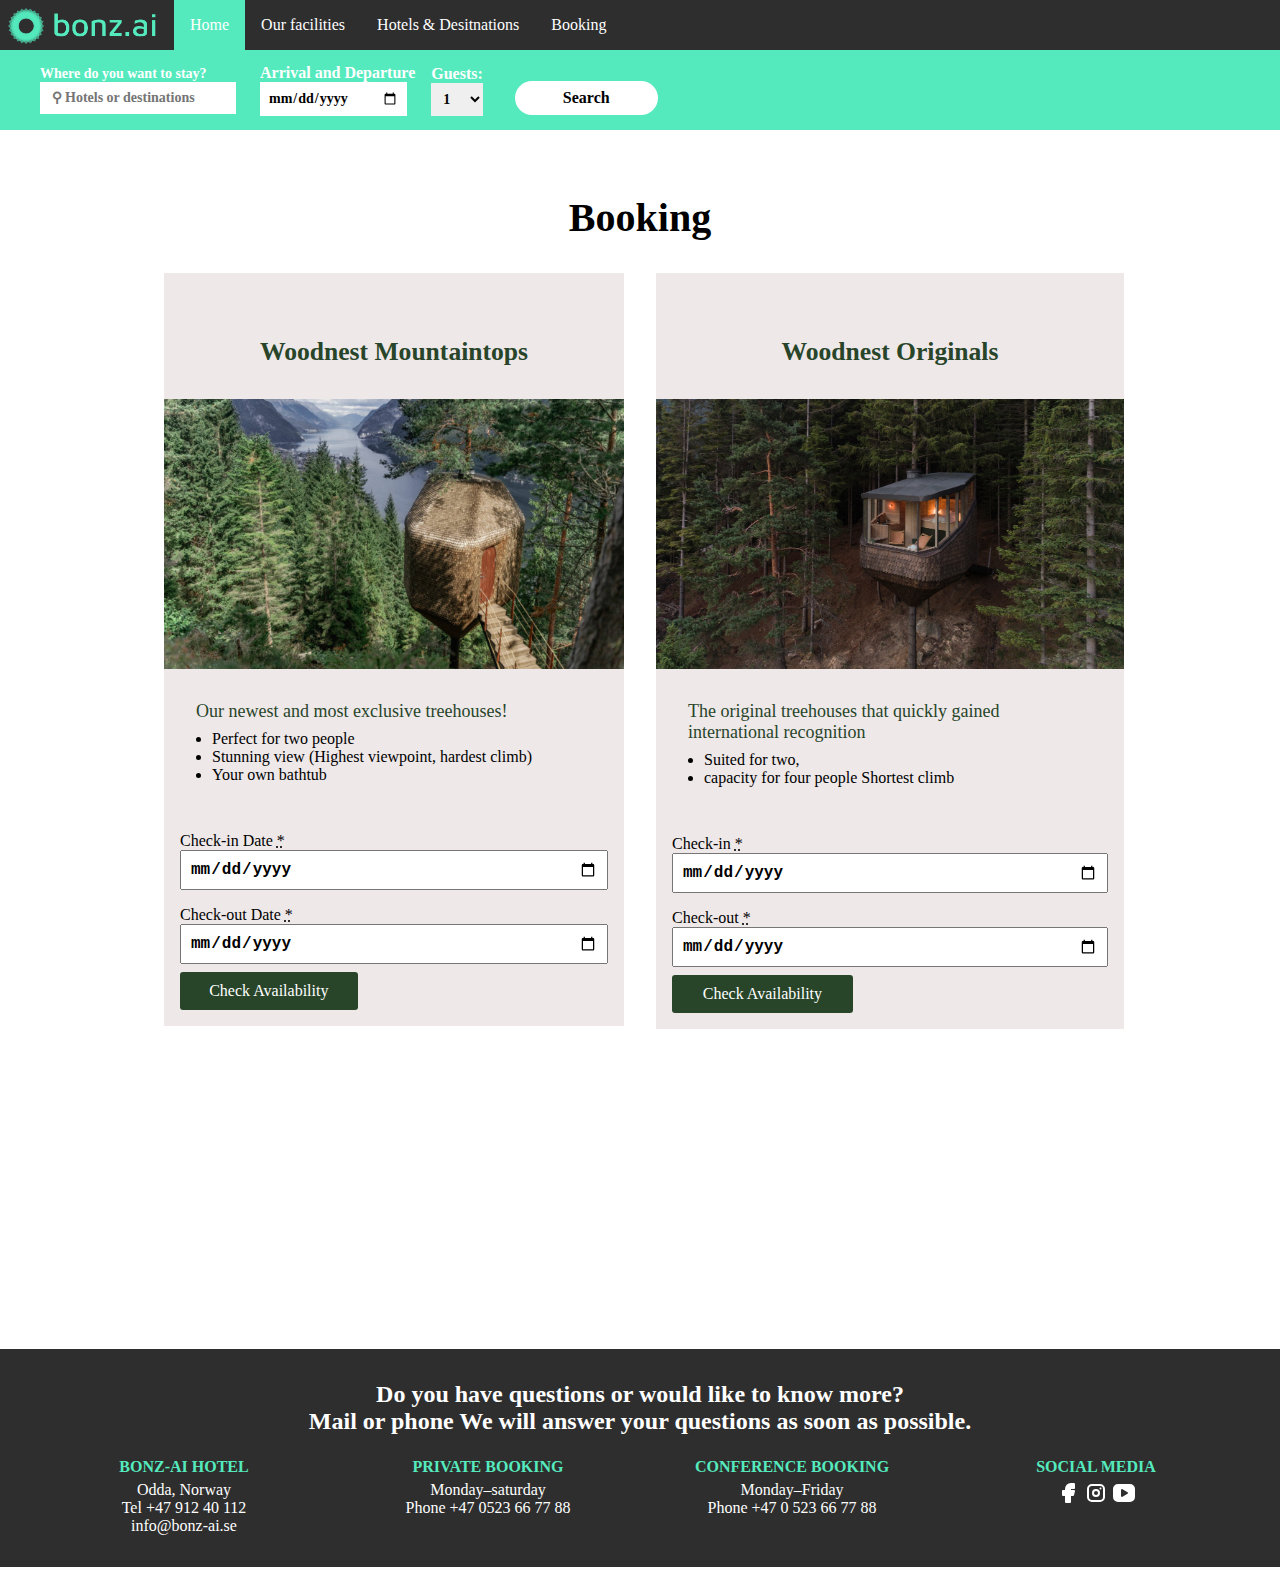
==== commit e18ebb87: "ändrat sökvägarna" ====
--- a/booking.html
+++ b/booking.html
@@ -19,7 +19,7 @@
 
             <ul class="header__menu-list">
                 <figure class="heder__logo header__list-item">
-                    <img class="header__logo" src="/individual-exam/assets/logo/bonz.ai-logo-color-landscape.png"
+                    <img class="header__logo" src="/assets/logo/bonz.ai-logo-color-landscape.png"
                         alt="logotype for bonz-ai">
                 </figure>
                 <nav class="header__navigation-toggle">
@@ -105,8 +105,7 @@
             <article class="main-booking__container main-booking__container--right">
 
                 <h2 class="main-booking__topic">Woodnest Mountaintops</h2>
-                <img class="main-booking__image" src="/individual-exam/assets/photos/woodnest-exclusive.jpg"
-                    alt="woodnest-exclusive">
+                <img class="main-booking__image" src="/assets/photos/woodnest-exclusive.jpg" alt="woodnest-exclusive">
                 <article class="main-booking__info-list">
                     <h3 class="main-booking__heading">Our newest and most exclusive treehouses!
                     </h3>
@@ -138,7 +137,7 @@
                             <article class="main-booking__availibility-info">
                                 <h3 class="main-booking__heading">Woodnest Mountaintop treehouse</h3>
                                 <img class="main__booking-image--availability"
-                                    src="/individual-exam/assets/photos/Albert-Heisler-01.jpg" width="100%">
+                                    src="/assets/photos/Albert-Heisler-01.jpg" width="100%">
                                 <p class="main__booking-information">Price: 4099 SEK / night</p>
                                 <p class="main__booking-information">These 14m2 luxurious treehouses boast a hand
                                     carved
@@ -151,7 +150,7 @@
                             <figure class="main-booking__image-availability">
 
                                 <img class="main__booking-image--availability"
-                                    src="/individual-exam/assets/photos/Samuel-Taipale-05.jpg" width="100%">
+                                    src="/assets/photos/Samuel-Taipale-05.jpg" width="100%">
 
                             </figure>
 
@@ -165,8 +164,7 @@
         <section class="main-booking__container">
             <article class="main-booking__container main-booking__container--left">
                 <h2 class="main-booking__topic">Woodnest Originals</h2>
-                <img class="main-booking__image" src="/individual-exam/assets/photos/woodnest-original.jpeg"
-                    alt="woodnest-exclusive">
+                <img class="main-booking__image" src="/assets/photos/woodnest-original.jpeg" alt="woodnest-exclusive">
                 <article class="main-booking__info-list">
                     <h3 class="main-booking__heading">The original treehouses that quickly gained international
                         recognition
@@ -198,8 +196,8 @@
                         <section class="main-booking__search-results">
                             <article class="main-booking__availibility-info">
                                 <h3 class="main-booking__heading">Woodnest original treehouse</h3>
-                                <img class="main__booking-image--availability"
-                                    src="/individual-exam/assets/photos/wood-nest.jpg" width="100%">
+                                <img class="main__booking-image--availability" src="/assets/photos/wood-nest.jpg"
+                                    width="100%">
                                 <p class="main-booking__information">Price: 3099 SEK / night</p>
                                 <p class="main-booking__information">Suspended 6 metres above the forest floor,
                                     these
@@ -210,8 +208,8 @@
                                 </p>
                             </article>
                             <figure class="main__booking-image--availability">
-                                <img class="main__booking-image--availability"
-                                    src="/individual-exam/assets/photos/WN_0600.jpg" width="100%">
+                                <img class="main__booking-image--availability" src="/assets/photos/WN_0600.jpg"
+                                    width="100%">
                             </figure>
 
                         </section>
--- a/style/style.css
+++ b/style/style.css
@@ -167,7 +167,7 @@
 .header__image {
     max-width: 100%;
     margin-bottom: 0;
-    background-image: url(/individual-exam/assets/photos/woodnest-treehouse-odda-norway.jpg);
+    background-image: url(/assets/photos/woodnest-treehouse-odda-norway.jpg);
     background-size: 100%;
     height: 40rem;
     background-repeat: no-repeat;
@@ -270,7 +270,7 @@
     max-width: 100%;
     margin-bottom: 2rem;
     padding: 0;
-    background-image: url(/individual-exam/assets/photos/woodnest-treehouse-odda-norway-designboom.jpg);
+    background-image: url(/assets/photos/woodnest-treehouse-odda-norway-designboom.jpg);
     background-size: 100%;
     height: 55vh;
     background-repeat: no-repeat;
@@ -344,7 +344,7 @@
 .header-facitilities__image {
     max-width: 100%;
     margin-bottom: 0;
-    background-image: url(/individual-exam/assets/photos/woodnest-treehouse-odda-norway.jpg);
+    background-image: url(/assets/photos/woodnest-treehouse-odda-norway.jpg);
     background-size: 100%;
     height: 60vh;
     background-repeat: no-repeat;
@@ -558,7 +558,7 @@
 .header__hotels-image {
     max-width: 100%;
     margin-bottom: 0;
-    background-image: url(/individual-exam/assets/photos/woodnest-treehouse-odda-norway-designboom.jpg);
+    background-image: url(/assets/photos/woodnest-treehouse-odda-norway-designboom.jpg);
     background-size: 100%;
     height: 40rem;
     background-repeat: no-repeat;
